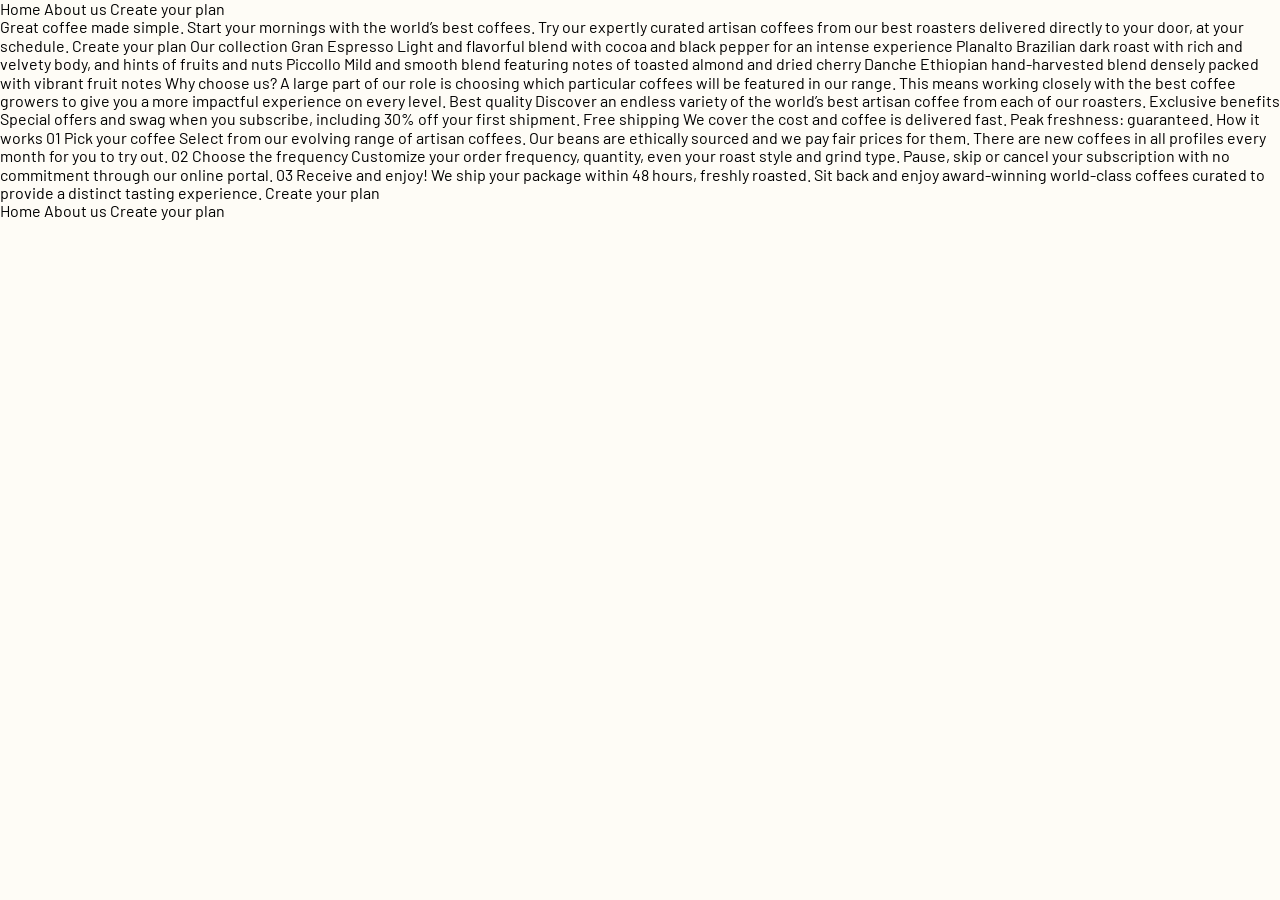
==== index.html @ d0e91743 "Created started files" ====
<!DOCTYPE html>
<html lang="en">
<head>
  <meta charset="UTF-8">
  <meta name="viewport" content="width=device-width, initial-scale=1.0">

  <link rel="icon" type="image/png" sizes="32x32" href="./assets/favicon-32x32.png">
  
  <title>Frontend Mentor | Coffeeroasters subscription site</title>
  <link rel="stylesheet" href="./css/normalize.css">
  <link rel="stylesheet" href="./css/style.css">
</head>
<body>
  <header class="header">
      Home
  About us
  Create your plan
  </header>
  <main class="main">
Great coffee made simple.

  Start your mornings with the world’s best coffees. Try our expertly curated artisan 
  coffees from our best roasters delivered directly to your door, at your schedule.

  Create your plan

  Our collection

  Gran Espresso
  Light and flavorful blend with cocoa and black pepper for an intense experience

  Planalto
  Brazilian dark roast with rich and velvety body, and hints of fruits and nuts

  Piccollo
  Mild and smooth blend featuring notes of toasted almond and dried cherry

  Danche
  Ethiopian hand-harvested blend densely packed with vibrant fruit notes

  Why choose us?

  A large part of our role is choosing which particular coffees will be featured 
  in our range. This means working closely with the best coffee growers to give 
  you a more impactful experience on every level.

  Best quality
  Discover an endless variety of the world’s best artisan coffee from each of our roasters.

  Exclusive benefits
  Special offers and swag when you subscribe, including 30% off your first shipment.

  Free shipping 
  We cover the cost and coffee is delivered fast. Peak freshness: guaranteed.

  How it works

  01
  Pick your coffee
  Select from our evolving range of artisan coffees. Our beans are ethically 
  sourced and we pay fair prices for them. There are new coffees in all profiles 
  every month for you to try out.

  02
  Choose the frequency
  Customize your order frequency, quantity, even your roast style and grind type. 
  Pause, skip or cancel your subscription with no commitment through our online portal.

  03
  Receive and enjoy!
  We ship your package within 48 hours, freshly roasted. Sit back and enjoy award-winning 
  world-class coffees curated to provide a distinct tasting experience.

  Create your plan

  </main>
  <footer class="footer">
  Home
  About us
  Create your plan
  </footer>


  

  <script src="app.js" defer></script>
</body>
</html>
---- css/style.css ----
:root {
  --neutral-900: hsl(215, 19%, 25%);
  --neutral-500: hsl(215, 5%, 54%);
  --neutral-200: hsl(26, 11%, 87%);
  --neutral-100: hsl(40, 29%, 94%);
  --neutral-50: hsl(43, 78%, 98%);
  --neutral-0: hsl(0, 0%, 100%);
  --teal-600: hsl(179, 61%, 29%);
  --teal-300: hsl(178, 55%, 61%);
  --orange-200: hsl(25, 94%, 86%);
}
@font-face {
  font-family: "Barlow";
  src: url("../assets/fonts/Barlow-Bold.woff2") format("woff2");
  font-weight: bold;
  font-style: normal;
  font-display: swap;
}

@font-face {
  font-family: "Barlow";
  src: url("../assets/fonts/Barlow-Regular.woff2") format("woff2");
  font-weight: normal;
  font-style: normal;
  font-display: swap;
}

@font-face {
  font-family: "Fraunces 72pt Soft";
  src: url("../assets/fonts/Fraunces72ptSoft-Black.woff2") format("woff2");
  font-weight: 900;
  font-style: normal;
  font-display: swap;
}
@font-face {
  font-family: "Fraunces";
  src: url("../assets/fonts/Fraunces9-Balck/Fraunces-9ptBlack.woff2") format("woff2");
  font-weight: 900;
  font-style: normal;
  font-display: swap;
}
@font-face {
  font-family: "Fraunces";
  src: url("../assets/fonts/Fraunces9-Italic/Fraunces-9ptBlackItalic.woff2") format("woff2");
  font-weight: 900;
  font-style: italic;
  font-display: swap;
}
html {
  box-sizing: border-box;
}

*,
*::after,
*::before {
  box-sizing: border-box;
}
body {
  max-width: 1440px;
  width: 100%;
  margin: 0;
  padding: 0;
  font-family: "Barlow";
  background-color: var(--neutral-50);
}
img {
  max-width: 100%;
  height: auto;
}

h1,
h2,
h3,
p {
  margin: 0;
}
ul {
  margin: 0;
  padding: 0;
  list-style: none;
}
button {
  border: 0 none transparent;
  background-color: transparent;
  cursor: pointer;
  padding: 0;
}
.container {
  max-width: 1150px;
  margin-inline: auto;
  padding-inline: 10px;
}
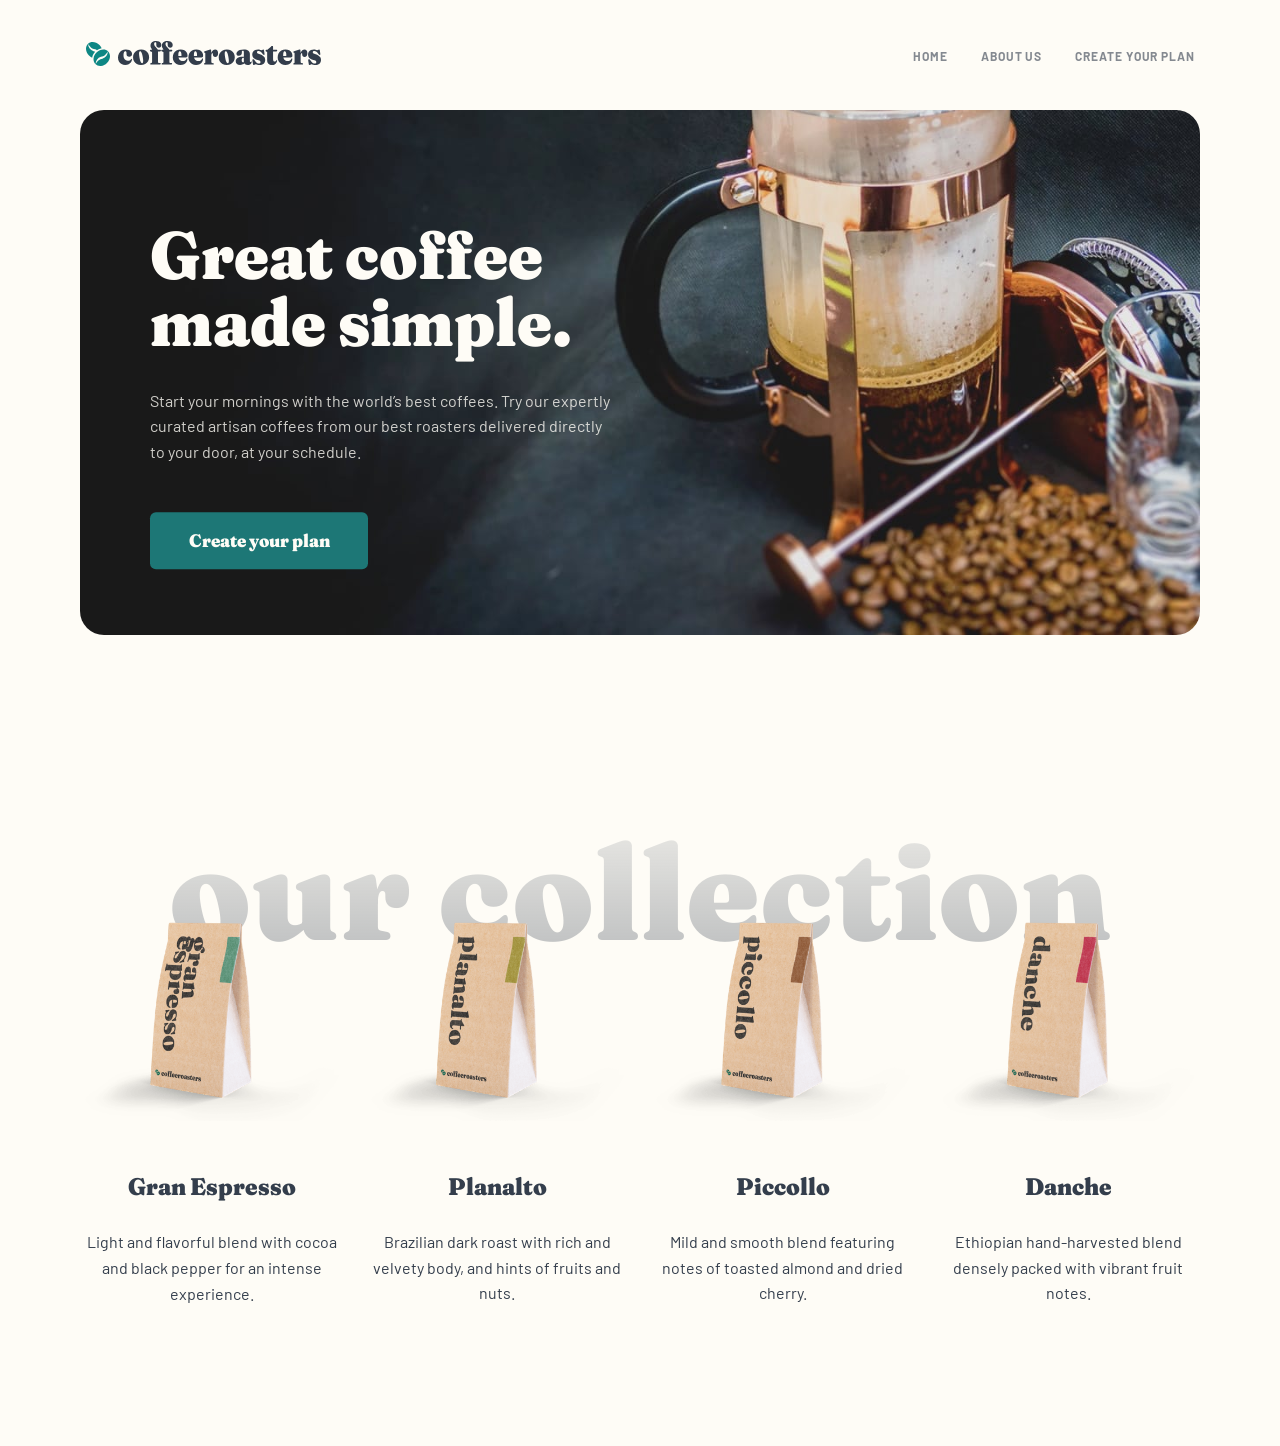
==== commit 33ec2256: "Created 50% home page" ====
--- a/index.html
+++ b/index.html
@@ -1,88 +1,202 @@
-<!DOCTYPE html>
+<!doctype html>
 <html lang="en">
-<head>
-  <meta charset="UTF-8">
-  <meta name="viewport" content="width=device-width, initial-scale=1.0">
-
-  <link rel="icon" type="image/png" sizes="32x32" href="./assets/favicon-32x32.png">
-  
-  <title>Frontend Mentor | Coffeeroasters subscription site</title>
-  <link rel="stylesheet" href="./css/normalize.css">
-  <link rel="stylesheet" href="./css/style.css">
-</head>
-<body>
-  <header class="header">
-      Home
-  About us
-  Create your plan
-  </header>
-  <main class="main">
-Great coffee made simple.
-
-  Start your mornings with the world’s best coffees. Try our expertly curated artisan 
-  coffees from our best roasters delivered directly to your door, at your schedule.
-
-  Create your plan
-
-  Our collection
-
-  Gran Espresso
-  Light and flavorful blend with cocoa and black pepper for an intense experience
-
-  Planalto
-  Brazilian dark roast with rich and velvety body, and hints of fruits and nuts
-
-  Piccollo
-  Mild and smooth blend featuring notes of toasted almond and dried cherry
-
-  Danche
-  Ethiopian hand-harvested blend densely packed with vibrant fruit notes
-
-  Why choose us?
-
-  A large part of our role is choosing which particular coffees will be featured 
-  in our range. This means working closely with the best coffee growers to give 
-  you a more impactful experience on every level.
-
-  Best quality
-  Discover an endless variety of the world’s best artisan coffee from each of our roasters.
-
-  Exclusive benefits
-  Special offers and swag when you subscribe, including 30% off your first shipment.
-
-  Free shipping 
-  We cover the cost and coffee is delivered fast. Peak freshness: guaranteed.
-
-  How it works
-
-  01
-  Pick your coffee
-  Select from our evolving range of artisan coffees. Our beans are ethically 
-  sourced and we pay fair prices for them. There are new coffees in all profiles 
-  every month for you to try out.
-
-  02
-  Choose the frequency
-  Customize your order frequency, quantity, even your roast style and grind type. 
-  Pause, skip or cancel your subscription with no commitment through our online portal.
-
-  03
-  Receive and enjoy!
-  We ship your package within 48 hours, freshly roasted. Sit back and enjoy award-winning 
-  world-class coffees curated to provide a distinct tasting experience.
-
-  Create your plan
-
-  </main>
-  <footer class="footer">
-  Home
-  About us
-  Create your plan
-  </footer>
-
-
-  
-
-  <script src="app.js" defer></script>
-</body>
-</html>+  <head>
+    <meta charset="UTF-8" />
+    <meta name="viewport" content="width=device-width, initial-scale=1.0" />
+
+    <link
+      rel="icon"
+      type="image/png"
+      sizes="32x32"
+      href="./assets/favicon-32x32.png"
+    />
+
+    <title>Frontend Mentor | Coffeeroasters subscription site</title>
+    <link rel="stylesheet" href="./css/normalize.css" />
+    <link rel="stylesheet" href="./css/style.css" />
+  </head>
+  <body>
+    <header class="header">
+      <div class="header__logo">
+        <a href="index.html">
+          <img
+            src="./assets/shared/desktop/logo.svg"
+            alt="logo coffee roasters"
+            class="logo"
+        /></a>
+      </div>
+      <button
+        class="menu__button open__button"
+        aria-label="open Menu"
+        aria-expanded="false"
+        aria-controls="navbar"
+      >
+        <svg
+          aria-hidden="true"
+          width="16"
+          height="15"
+          xmlns="http://www.w3.org/2000/svg"
+        >
+          <path
+            d="M14.5 12a1.5 1.5 0 010 3h-13a1.5 1.5 0 010-3h13zm0-6a1.5 1.5 0 010 3h-13a1.5 1.5 0 010-3h13zm0-6a1.5 1.5 0 010 3h-13a1.5 1.5 0 010-3h13z"
+            fill="#333D4B"
+            fill-rule="evenodd"
+          />
+        </svg>
+      </button>
+      <button class="menu__button close__button" aria-label="close Menu">
+        <svg
+          aria-hidden="true"
+          width="14"
+          height="13"
+          xmlns="http://www.w3.org/2000/svg"
+        >
+          <path
+            d="M12.657.843a1.5 1.5 0 010 2.121L9.12 6.5l3.536 3.536a1.5 1.5 0 11-2.121 2.12L7 8.622l-3.536 3.536a1.5 1.5 0 11-2.12-2.121L4.877 6.5 1.343 2.964A1.5 1.5 0 113.464.844L7 4.377 10.536.843a1.5 1.5 0 012.12 0z"
+            fill="#333D4B"
+            fill-rule="evenodd"
+          />
+        </svg>
+      </button>
+      <nav id="navbar">
+        <ul>
+          <li><a href="#">Home</a></li>
+          <li><a href="about.html">About us</a></li>
+          <li><a href="plan.html">Create your plan</a></li>
+        </ul>
+      </nav>
+    </header>
+    <main class="main home">
+      <section class="home__hero">
+        <!-- Браузер сам выберет и загрузит только 1 изображение из списка -->
+        <picture class="home__picture">
+          <source
+            media="(min-width: 1024px)"
+            srcset="./assets/home/desktop/image-hero-coffeepress.jpg"
+          />
+          <source
+            media="(min-width: 768px)"
+            srcset="./assets/home/tablet/image-hero-coffeepress.jpg"
+          />
+          <!-- Для мобильных (по умолчанию) -->
+          <img
+            src="./assets/home/mobile/image-hero-coffeepress.jpg"
+            alt="image hero coffeepress"
+            class="hero__img"
+          />
+        </picture>
+        <div class="home__hero-content">
+          <h1>Great coffee made simple.</h1>
+          <p>
+            Start your mornings with the world’s best coffees. Try our expertly
+            curated artisan coffees from our best roasters delivered directly to
+            your door, at your schedule.
+          </p>
+          <a href="plan.html" class="plan__link">Create your plan</a>
+        </div>
+      </section>
+      <section class="home__collection container">
+        <h2>Our collection</h2>
+        <ul class="collection__list">
+          <li>
+            <img
+              src="./assets/home/desktop/image-gran-espresso.png"
+              alt="image gran espresso"
+            />
+            <div class="collection__content">
+              <h4>Gran Espresso</h4>
+              <p>
+                Light and flavorful blend with cocoa and black pepper for an
+                intense experience.
+              </p>
+            </div>
+          </li>
+          <li>
+            <img
+              src="./assets/home/desktop/image-planalto.png"
+              alt="image planalto"
+            />
+            <div class="collection__content">
+              <h4>Planalto</h4>
+              <p>
+                Brazilian dark roast with rich and velvety body, and hints of
+                fruits and nuts.
+              </p>
+            </div>
+          </li>
+          <li>
+            <img
+              src="./assets/home/desktop/image-piccollo.png"
+              alt="image piccollo"
+            />
+            <div class="collection__content">
+              <h4>Piccollo</h4>
+              <p>
+                Mild and smooth blend featuring notes of toasted almond and
+                dried cherry.
+              </p>
+            </div>
+          </li>
+          <li>
+            <img
+              src="./assets/home/desktop/image-danche.png"
+              alt="image danche"
+            />
+            <div class="collection__content">
+              <h4>Danche</h4>
+              <p>
+                Ethiopian hand-harvested blend densely packed with vibrant fruit
+                notes.
+              </p>
+            </div>
+          </li>
+        </ul>
+      </section>
+      <!-- <section>
+        Why choose us? A large part of our role is choosing which particular
+        coffees will be featured in our range. This means working closely with
+        the best coffee growers to give you a more impactful experience on every
+        level. Best quality Discover an endless variety of the world’s best
+        artisan coffee from each of our roasters. Exclusive benefits Special
+        offers and swag when you subscribe, including 30% off your first
+        shipment. Free shipping We cover the cost and coffee is delivered fast.
+        Peak freshness: guaranteed. How it works 01 Pick your coffee Select from
+        our evolving range of artisan coffees. Our beans are ethically sourced
+        and we pay fair prices for them. There are new coffees in all profiles
+        every month for you to try out. 02 Choose the frequency Customize your
+        order frequency, quantity, even your roast style and grind type. Pause,
+        skip or cancel your subscription with no commitment through our online
+        portal. 03 Receive and enjoy! We ship your package within 48 hours,
+        freshly roasted. Sit back and enjoy award-winning world-class coffees
+        curated to provide a distinct tasting experience. Create your plan
+      </section> -->
+    </main>
+    <!-- <footer class="footer">Home About us Create your plan</footer> -->
+
+    <script src="app.js" defer></script>
+  </body>
+</html>
+
+<!-- 
+/* gradient overlay */
+
+position: absolute;
+left: 0%;
+right: 0%;
+top: 0%;
+bottom: 62.13%;
+
+background: linear-gradient(180deg, rgba(254, 252, 247, 0.0001) 0%, #FEFCF7 100%);
+
+
+/* gradient overlay */
+
+position: absolute;
+width: 704px;
+height: 101px;
+left: 0px;
+top: 0px;
+
+background: linear-gradient(180deg, rgba(254, 252, 247, 0.0001) 0%, #FEFCF7 100%);
+
+-->
--- a/css/style.css
+++ b/css/style.css
@@ -33,15 +33,17 @@
   font-display: swap;
 }
 @font-face {
-  font-family: "Fraunces";
-  src: url("../assets/fonts/Fraunces9-Balck/Fraunces-9ptBlack.woff2") format("woff2");
+  font-family: "Fraunces 9pt";
+  src: url("../assets/fonts/Fraunces9-Balck/Fraunces-9ptBlack.woff2")
+    format("woff2");
   font-weight: 900;
   font-style: normal;
   font-display: swap;
 }
 @font-face {
   font-family: "Fraunces";
-  src: url("../assets/fonts/Fraunces9-Italic/Fraunces-9ptBlackItalic.woff2") format("woff2");
+  src: url("../assets/fonts/Fraunces9-Italic/Fraunces-9ptBlackItalic.woff2")
+    format("woff2");
   font-weight: 900;
   font-style: italic;
   font-display: swap;
@@ -61,6 +63,7 @@
   margin: 0;
   padding: 0;
   font-family: "Barlow";
+  font-size: 1rem;
   background-color: var(--neutral-50);
 }
 img {
@@ -71,6 +74,7 @@
 h1,
 h2,
 h3,
+h4,
 p {
   margin: 0;
 }
@@ -90,3 +94,341 @@
   margin-inline: auto;
   padding-inline: 10px;
 }
+.plan__link {
+  text-decoration: none;
+  width: 218px;
+  height: 57px;
+  display: flex;
+  flex-direction: row;
+  align-items: center;
+  justify-content: center;
+  background: var(--teal-600);
+  border-radius: 6px;
+  font-family: "Fraunces 72pt Soft";
+  font-weight: 900;
+  font-size: 18px;
+  line-height: 140%;
+  text-align: center;
+  color: var(--neutral-50);
+  cursor: pointer;
+  transition: background 450ms ease-in-out;
+  &:hover {
+    background: var(--teal-300);
+  }
+  &:focus-within {
+    outline-color: var(--teal-300);
+    outline-offset: 4px;
+  }
+}
+.header {
+  display: flex;
+  align-items: center;
+  justify-content: space-between;
+  padding: 40px 85px;
+  .menu__button {
+    display: none;
+    &:hover,
+    &:focus,
+    &:active {
+      outline-color: var(--neutral-50);
+      outline-offset: 6px;
+    }
+  }
+  nav {
+    display: flex;
+    align-items: center;
+    column-gap: 33px;
+    ul {
+      display: flex;
+      align-items: center;
+      column-gap: 33px;
+      li {
+        a {
+          font-weight: 700;
+          font-size: 12px;
+          line-height: 130%;
+          letter-spacing: 0.923077px;
+          text-transform: uppercase;
+          text-decoration: none;
+          color: var(--neutral-500);
+          cursor: pointer;
+          transition: color 450ms ease-in-out;
+          outline: none;
+          &:hover {
+            color: var(--neutral-900);
+          }
+        }
+        &:focus-within {
+          outline-color: var(--neutral-50);
+          outline-offset: 4px;
+          /* background: var(--neutral-50); */
+          box-shadow:
+            0px 0px 0px 3px #fefcf7,
+            0px 0px 0px 5px #0e8784;
+          border-radius: 4px;
+        }
+      }
+    }
+  }
+}
+.main {
+  .home__hero {
+    width: clamp(21.438rem, calc(-4.898rem + 93.636vw), 79.375rem);
+    height: clamp(31.625rem, calc(29.409rem + 7.879vw), 36.5rem);
+    margin: 0 auto;
+    position: relative;
+    /* width: 100%; */
+    overflow: hidden;
+    margin-block-end: 140px;
+    picture {
+      .hero__img {
+        width: 100%;
+        height: auto;
+        display: block;
+        /* Помогает избежать искажения пропорций */
+        object-fit: cover;
+        border-radius: 24px;
+      }
+    }
+    .home__hero-content {
+      position: absolute;
+      top: 50%;
+      left: 6.3%;
+      /* Центрирование по вертикали */
+      transform: translateY(-50%);
+      z-index: 2;
+      /* Белый текст для контраста */
+      color: var(--neutral-50);
+      /* max-width: 493px; */
+      max-width: clamp(18.438rem, calc(12.813rem + 20vw), 30.813rem);
+
+      h1 {
+        font-family: "Fraunces 72pt Soft";
+        font-weight: 900;
+        /* font-size: 72px; */
+        font-size: clamp(2.5rem, calc(1.591rem + 3.232vw), 4.5rem);
+        line-height: 100%;
+        margin-block-end: 32px;
+      }
+      p {
+        font-family: "Barlow";
+        font-weight: 400;
+        line-height: 160%;
+        mix-blend-mode: normal;
+        opacity: 0.8;
+        margin-block-end: 48px;
+      }
+    }
+  }
+  .home__collection {
+    position: relative;
+    max-width: 1110px;
+    /* Отступы сверху и снизу секции */
+    padding: 100px 0;
+    /* Светлый фон всей секции */
+    background-color: var(--neutral-50);
+    overflow: hidden;
+    margin-block-end: 40px;
+    h2 {
+      font-family: "Fraunces 9pt";
+      /* Позиционирование по центру на заднем плане */
+      position: absolute;
+      top: 12%;
+      left: 50%;
+      transform: translate(-50%, -50%);
+      z-index: 1;
+      text-align: center;
+      margin: 0;
+      width: 1110px;
+      /* font-size: 150px; */
+      font-size: clamp(2.5rem, calc(-0.625rem + 11.111vw), 9.375rem);
+      line-height: 115px;
+      color: var(--neutral-500);
+      /* Эффект градиента внутри букв */
+      background: linear-gradient(
+        180deg,
+        rgba(131, 136, 143, 0.4) 0%,
+        #83888f 100%
+      );
+      -webkit-background-clip: text;
+      -webkit-text-fill-color: transparent;
+      text-transform: lowercase;
+      mix-blend-mode: normal;
+      opacity: 0.5;
+    }
+    .collection__list {
+      /* Выстраиваем пачки в ряд поверх текста */
+      position: relative;
+      z-index: 2;
+      display: flex;
+      align-items: center;
+      justify-content: space-between;
+      column-gap: 32px;
+      li {
+        width: 253.5px;
+        img {
+          display: block;
+          margin-block-end: 48px;
+        }
+        .collection__content {
+          h4 {
+            font-family: "Fraunces 72pt Soft";
+            font-style: normal;
+            font-weight: 900;
+            font-size: 24px;
+            line-height: 150%;
+            text-align: center;
+            color: var(--neutral-900);
+            margin-block-end: 24px;
+          }
+          p {
+            font-weight: 400;
+            font-size: 16px;
+            line-height: 160%;
+            text-align: center;
+            color: var(--neutral-900);
+          }
+        }
+      }
+    }
+  }
+}
+
+@media (width <= 768px) {
+  .container {
+    max-width: 724px;
+  }
+  .header {
+    padding-inline: 32px;
+  }
+  .main {
+    .home__hero {
+      margin-block-end: 80px;
+    }
+    .home__collection {
+      max-width: 704px;
+      /* Уменьшаем отступы секции и добавляем боковые поля */
+      padding: 60px 20px;
+      margin-block-end: 20px;
+      h2 {
+        top: 6%;
+      }
+      .collection__list {
+        flex-direction: column;
+        gap: 24px 0;
+        li {
+          width: 704px;
+          display: flex;
+          align-items: center;
+          justify-content: space-around;
+          column-gap: 32px;
+          img {
+            width: 235.5px;
+            margin-block-end: 0;
+          }
+          .collection__content {
+            width: 300px;
+            h4 {
+              text-align: start;
+            }
+            p {
+              text-align: start;
+            }
+          }
+        }
+      }
+    }
+  }
+}
+
+@media (width <= 450px) {
+  .container {
+    max-width: 363px;
+  }
+  .plan__link {
+    margin: 0 auto;
+  }
+  .header {
+    position: relative;
+    padding: 24px 16px 32px;
+    .open__button {
+      display: block;
+    }
+    nav {
+      width: 375px;
+      height: 577px;
+      visibility: hidden;
+      position: absolute;
+      z-index: 5;
+      top: 50px;
+      left: 8%;
+      justify-content: center;
+      align-items: start;
+      background: linear-gradient(
+        360deg,
+        rgba(254, 252, 247, 0.504981) 0%,
+        #fefcf7 55.94%
+      );
+      transform: matrix(1, 0, 0, 1, 0, 0);
+      padding-block-start: 80px;
+      ul {
+        flex-direction: column;
+        gap: 32px 0;
+        li {
+          a {
+            font-family: "Fraunces 9pt";
+            font-weight: 900;
+            font-size: 24px;
+            line-height: 32px;
+            text-align: center;
+            color: var(--neutral-900);
+          }
+        }
+      }
+    }
+  }
+  .menu__active nav {
+    visibility: visible;
+  }
+  .menu__active .open__button {
+    display: none;
+  }
+  .menu__active .close__button {
+    display: block;
+  }
+  .main {
+    .home__hero {
+      margin-block-end: 80.2px;
+      .main__hero-content {
+        h1 {
+          text-align: center;
+        }
+        p {
+          text-align: center;
+        }
+      }
+    }
+    .home__collection {
+      h2 {
+        top: 2%;
+      }
+      .collection__list {
+        row-gap: 32px;
+        li {
+          width: 343px;
+          flex-direction: column;
+          gap: 24px 0;
+          .collection__content {
+            width: 343px;
+            h4 {
+              text-align: center;
+            }
+            p {
+              text-align: center;
+            }
+          }
+        }
+      }
+    }
+  }
+}
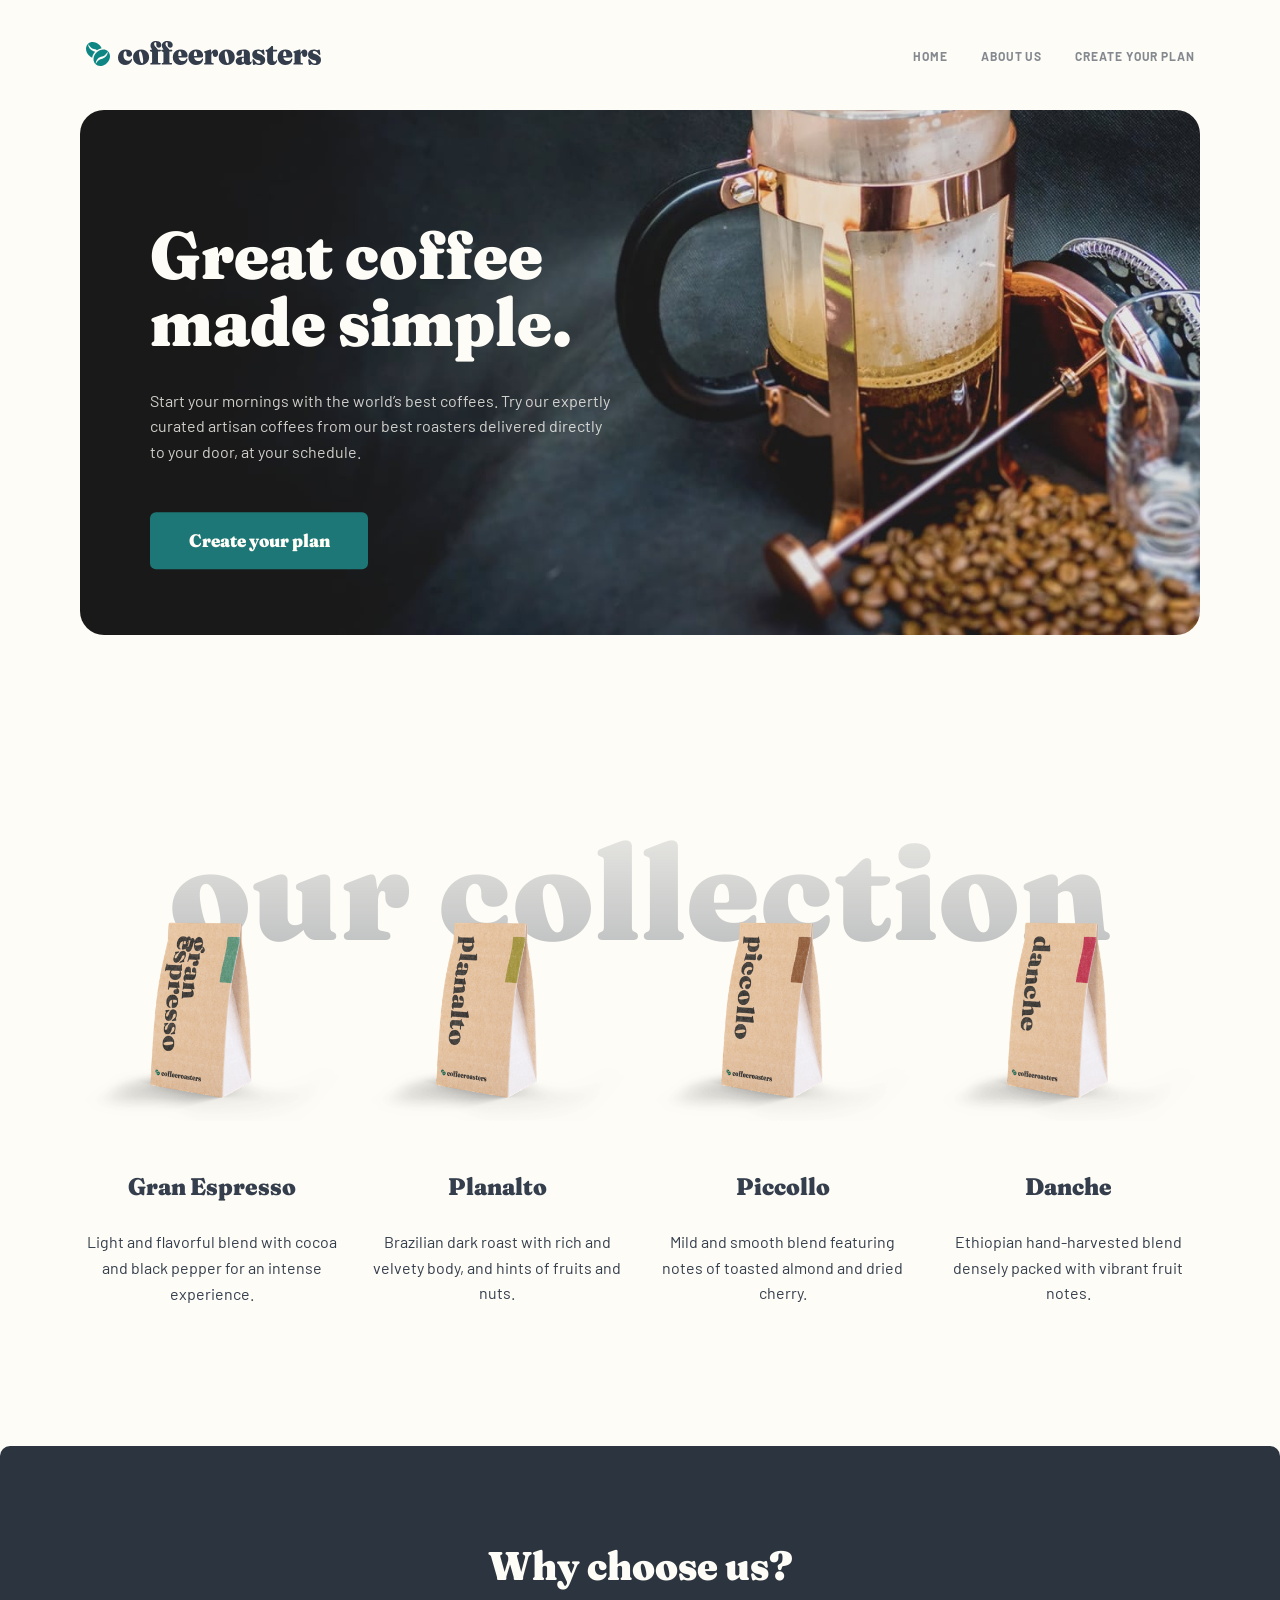
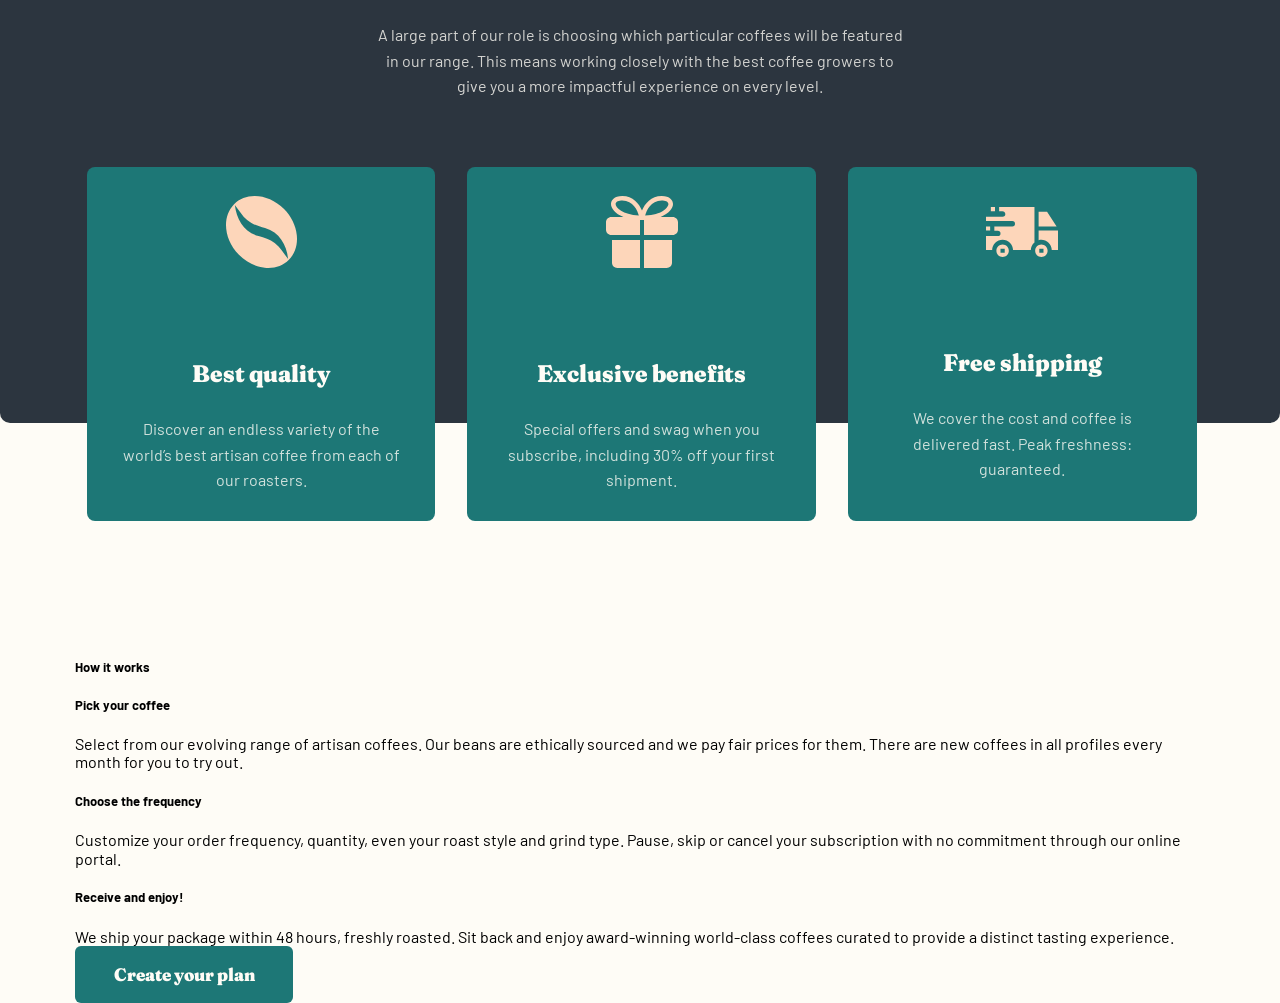
==== commit 0623e923: "Created third section home page" ====
--- a/index.html
+++ b/index.html
@@ -152,51 +152,83 @@
           </li>
         </ul>
       </section>
-      <!-- <section>
-        Why choose us? A large part of our role is choosing which particular
-        coffees will be featured in our range. This means working closely with
-        the best coffee growers to give you a more impactful experience on every
-        level. Best quality Discover an endless variety of the world’s best
-        artisan coffee from each of our roasters. Exclusive benefits Special
-        offers and swag when you subscribe, including 30% off your first
-        shipment. Free shipping We cover the cost and coffee is delivered fast.
-        Peak freshness: guaranteed. How it works 01 Pick your coffee Select from
-        our evolving range of artisan coffees. Our beans are ethically sourced
-        and we pay fair prices for them. There are new coffees in all profiles
-        every month for you to try out. 02 Choose the frequency Customize your
-        order frequency, quantity, even your roast style and grind type. Pause,
-        skip or cancel your subscription with no commitment through our online
-        portal. 03 Receive and enjoy! We ship your package within 48 hours,
-        freshly roasted. Sit back and enjoy award-winning world-class coffees
-        curated to provide a distinct tasting experience. Create your plan
-      </section> -->
+      <section class="home__choose">
+        <h3>Why choose us?</h3>
+        <p>
+          A large part of our role is choosing which particular coffees will be
+          featured in our range. This means working closely with the best coffee
+          growers to give you a more impactful experience on every level.
+        </p>
+        <div class="choose__content container">
+          <div class="choose__content-info">
+            <img
+              src="./assets/home/desktop/icon-coffee-bean.svg"
+              alt="icon coffee bean"
+            />
+            <div class="choose__content-properties">
+              <h5>Best quality</h5>
+              <p>
+                Discover an endless variety of the world’s best artisan coffee
+                from each of our roasters.
+              </p>
+            </div>
+          </div>
+          <div class="choose__content-info">
+            <img src="./assets/home/desktop/icon-gift.svg" alt="icon gift" />
+            <div class="choose__content-properties">
+              <h5>Exclusive benefits</h5>
+              <p>
+                Special offers and swag when you subscribe, including 30% off
+                your first shipment.
+              </p>
+            </div>
+          </div>
+          <div class="choose__content-info">
+            <img src="./assets/home/desktop/icon-truck.svg" alt="icon truck" />
+            <div class="choose__content-properties">
+              <h5>Free shipping</h5>
+              <p>
+                We cover the cost and coffee is delivered fast. Peak freshness:
+                guaranteed.
+              </p>
+            </div>
+          </div>
+        </div>
+      </section>
+      <section class="home__works container">
+        <h5>How it works</h5>
+        <div></div>
+        <ul>
+          <li>
+            <h5>Pick your coffee</h5>
+            <p>
+              Select from our evolving range of artisan coffees. Our beans are
+              ethically sourced and we pay fair prices for them. There are new
+              coffees in all profiles every month for you to try out.
+            </p>
+          </li>
+          <li>
+            <h5>Choose the frequency</h5>
+            <p>
+              Customize your order frequency, quantity, even your roast style
+              and grind type. Pause, skip or cancel your subscription with no
+              commitment through our online portal.
+            </p>
+          </li>
+          <li>
+            <h5>Receive and enjoy!</h5>
+            <p>
+              We ship your package within 48 hours, freshly roasted. Sit back
+              and enjoy award-winning world-class coffees curated to provide a
+              distinct tasting experience.
+            </p>
+          </li>
+        </ul>
+        <a href="plan.html" class="plan__link">Create your plan</a>
+      </section>
     </main>
     <!-- <footer class="footer">Home About us Create your plan</footer> -->
 
     <script src="app.js" defer></script>
   </body>
 </html>
-
-<!-- 
-/* gradient overlay */
-
-position: absolute;
-left: 0%;
-right: 0%;
-top: 0%;
-bottom: 62.13%;
-
-background: linear-gradient(180deg, rgba(254, 252, 247, 0.0001) 0%, #FEFCF7 100%);
-
-
-/* gradient overlay */
-
-position: absolute;
-width: 704px;
-height: 101px;
-left: 0px;
-top: 0px;
-
-background: linear-gradient(180deg, rgba(254, 252, 247, 0.0001) 0%, #FEFCF7 100%);
-
--->
--- a/css/style.css
+++ b/css/style.css
@@ -292,6 +292,77 @@
       }
     }
   }
+  .home__choose {
+    width: 1280px;
+    /* width: clamp(21.438rem, calc(-5.182rem + 94.646vw), 80rem); */
+    height: 577px;
+    background: hsl(213, 17%, 21%);
+    border-radius: 10px;
+    position: relative;
+    padding: 96px 370px 0;
+    margin: 0 auto 237px;
+    h3 {
+      font-family: "Fraunces 72pt Soft";
+      font-weight: 900;
+      font-size: 40px;
+      line-height: 120%;
+      text-align: center;
+      color: var(--neutral-50);
+      margin-block-end: 32px;
+    }
+    p {
+      width: 540px;
+      /* width: clamp(19.438rem, calc(12.932rem + 23.131vw), 33.75rem); */
+      line-height: 160%;
+      text-align: center;
+      color: var(--neutral-50);
+      mix-blend-mode: normal;
+      opacity: 0.8;
+    }
+    .choose__content {
+      display: flex;
+      align-items: center;
+      justify-content: space-between;
+      column-gap: 32px;
+      position: absolute;
+      bottom: -17%;
+      left: 6%;
+      .choose__content-info {
+        display: flex;
+        flex-direction: column;
+        align-items: center;
+        justify-content: center;
+        /* padding: 48px 32px; */
+        width: 348.67px;
+        height: 354px;
+        background: var(--teal-600);
+        border-radius: 8px;
+        img {
+          margin-block-end: 48px;
+        }
+        .choose__content-properties {
+          color: var(--neutral-50);
+          h5 {
+            font-family: "Fraunces 72pt Soft";
+            font-weight: 900;
+            font-size: 24px;
+            line-height: 150%;
+            text-align: center;
+            margin-block-end: 24px;
+          }
+          p {
+            width: 284px;
+            line-height: 160%;
+            text-align: center;
+          }
+        }
+      }
+    }
+  }
+  .home__works {
+}
+.plan__link {
+}
 }
 
 @media (width <= 768px) {
@@ -332,6 +403,39 @@
               text-align: start;
             }
             p {
+              text-align: start;
+            }
+          }
+        }
+      }
+    }
+    .home__choose {
+      /* width: 704px; */
+      width: clamp(21.438rem, calc(-10.491rem + 113.522vw), 44rem);
+      padding: 64px 82px 0;
+      margin-block-end: 403px;
+      .choose__content {
+        bottom: -50%;
+        flex-direction: column;
+        gap: 24px 0;
+        .choose__content-info {
+          /* width: 573px; */
+          width: clamp(17.5rem, calc(-8.414rem + 92.138vw), 35.813rem);
+          height: 188px;
+          flex-direction: row;
+          column-gap: 48px;
+          padding: 40px 48px;
+          img {
+            margin: 0;
+          }
+          .choose__content-properties {
+            h5{
+              text-align: start;
+              margin-block-end: 20px;
+            }
+            p {
+              /* width: 369px; */
+              width: clamp(15rem, calc(3.591rem + 40.566vw), 23.063rem);
               text-align: start;
             }
           }
@@ -430,5 +534,32 @@
         }
       }
     }
-  }
-}
+    .home__choose {
+      /* width: 343px; */
+      padding-inline: 16px;
+      margin-block-end: 752px;
+      p {
+        width: 311px;
+      }
+      .choose__content {
+        bottom: -113%;
+        .choose__content-info {
+          /* width: 280px; */
+          height: 258.85px;
+          flex-direction: column;
+          gap: 24px 0;
+          padding: 24px 20px;
+          .choose__content-properties {
+            h5 {
+              text-align: center;
+            }
+            p {
+              /* width: 240px; */
+              text-align: center;
+            }
+          }
+        }
+      }
+    }
+  }
+}
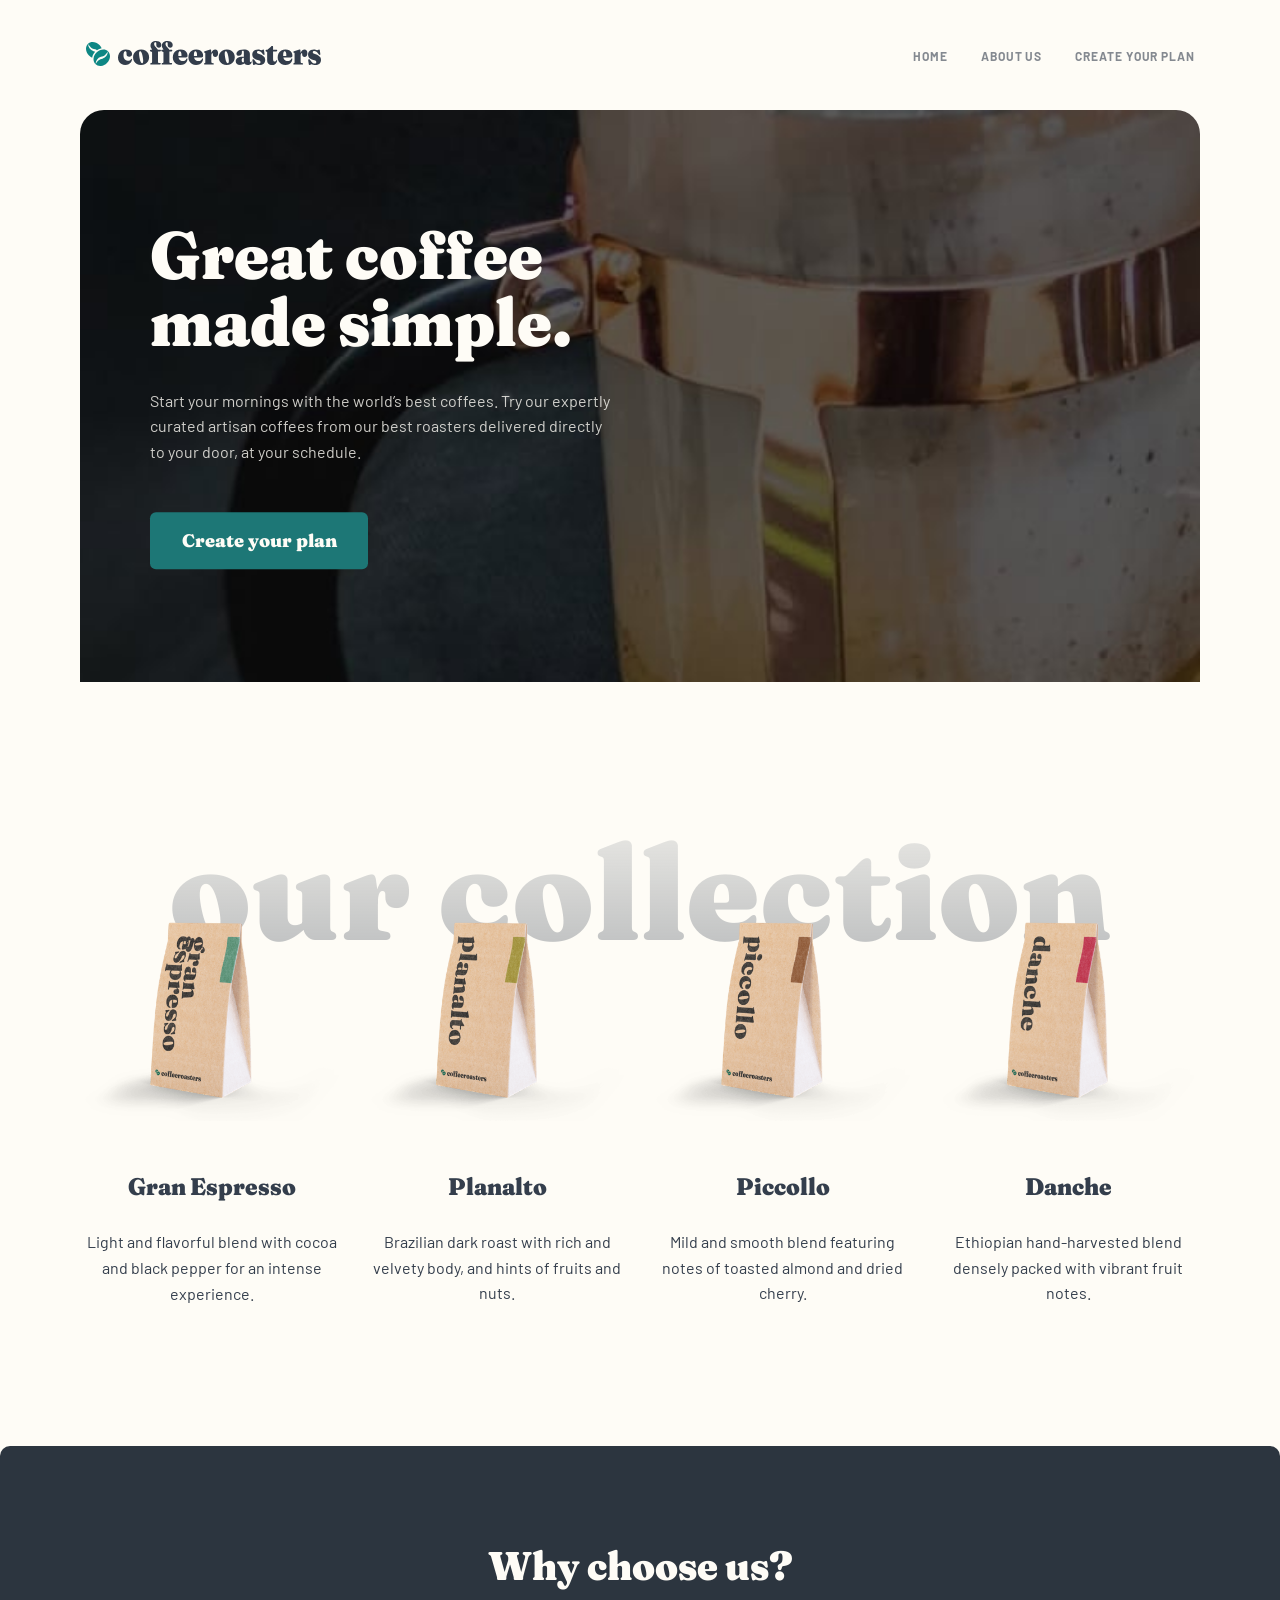
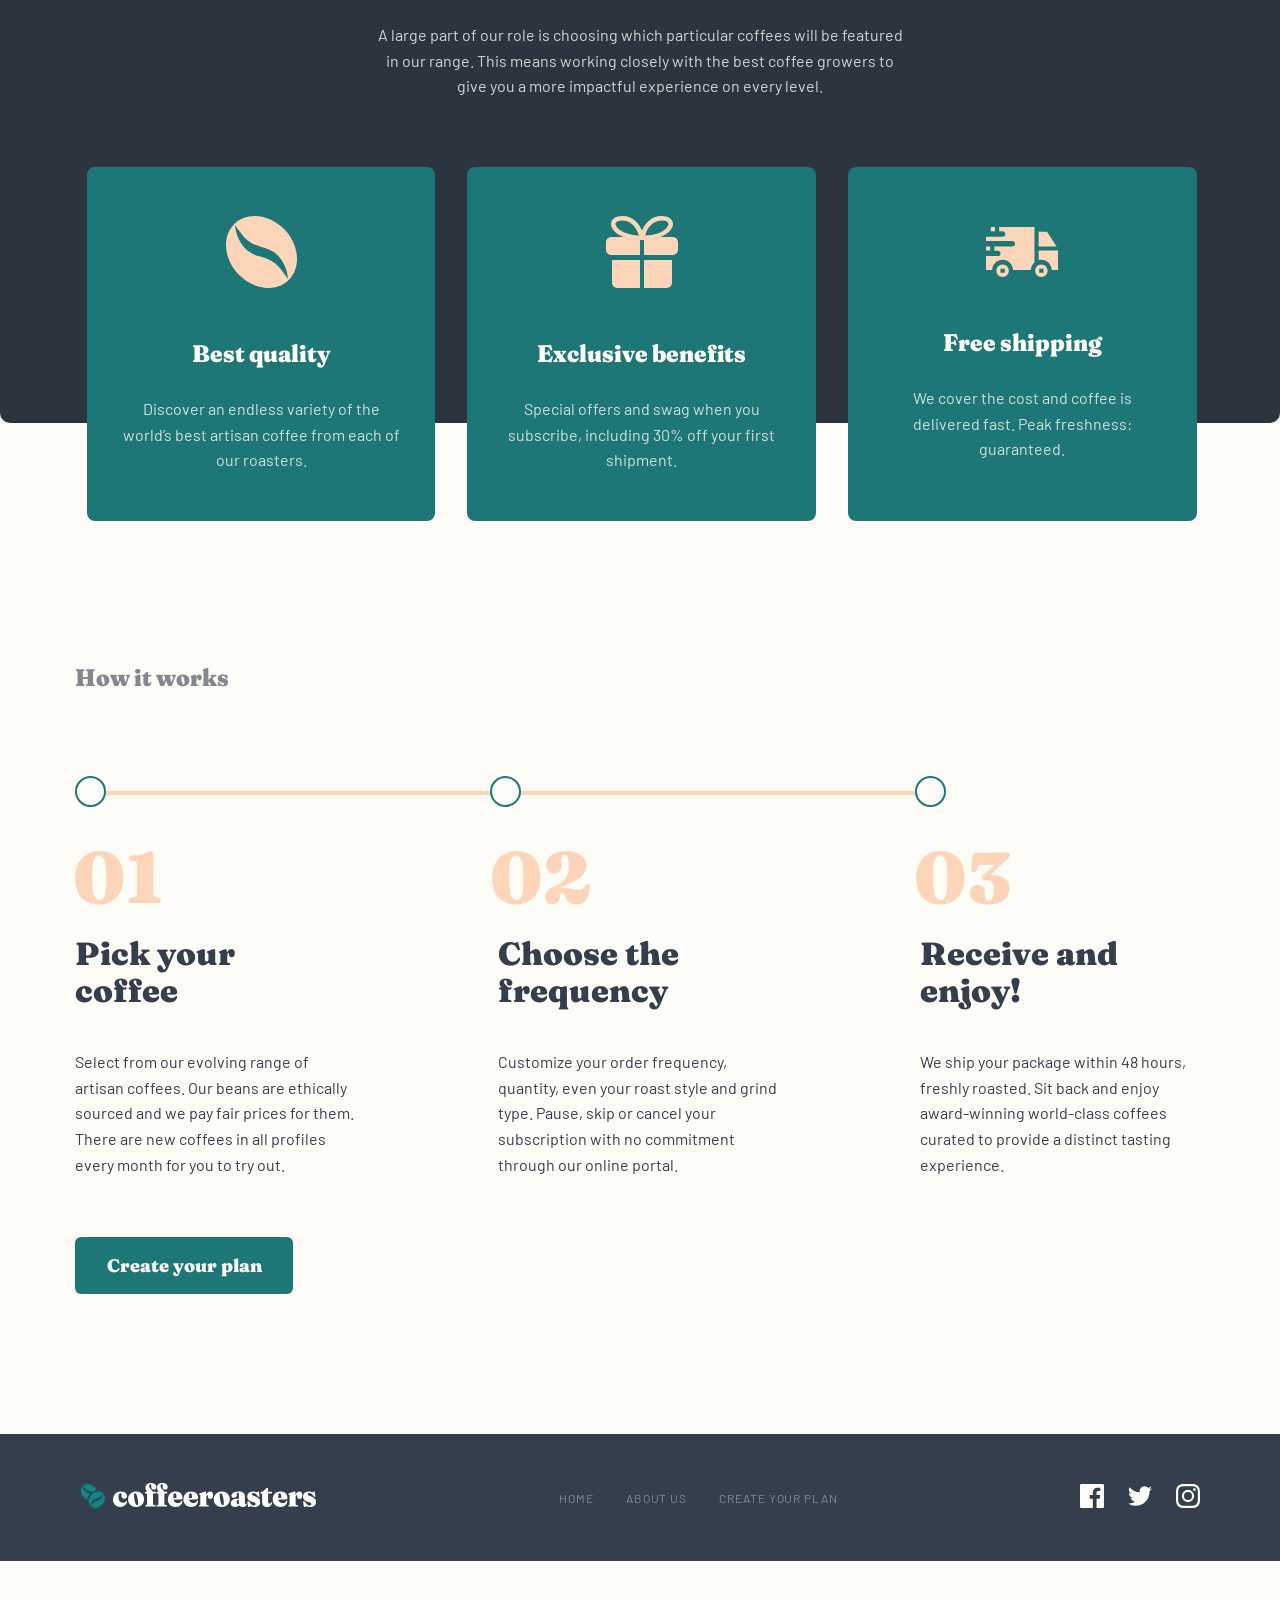
==== commit b9d50f2e: "Finished home page" ====
--- a/index.html
+++ b/index.html
@@ -197,10 +197,10 @@
       </section>
       <section class="home__works container">
         <h5>How it works</h5>
-        <div></div>
+        <div><span></span><span></span><span></span></div>
         <ul>
           <li>
-            <h5>Pick your coffee</h5>
+            <h4>Pick your coffee</h4>
             <p>
               Select from our evolving range of artisan coffees. Our beans are
               ethically sourced and we pay fair prices for them. There are new
@@ -208,7 +208,7 @@
             </p>
           </li>
           <li>
-            <h5>Choose the frequency</h5>
+            <h4>Choose the frequency</h4>
             <p>
               Customize your order frequency, quantity, even your roast style
               and grind type. Pause, skip or cancel your subscription with no
@@ -216,7 +216,7 @@
             </p>
           </li>
           <li>
-            <h5>Receive and enjoy!</h5>
+            <h4>Receive and enjoy!</h4>
             <p>
               We ship your package within 48 hours, freshly roasted. Sit back
               and enjoy award-winning world-class coffees curated to provide a
@@ -227,8 +227,21 @@
         <a href="plan.html" class="plan__link">Create your plan</a>
       </section>
     </main>
-    <!-- <footer class="footer">Home About us Create your plan</footer> -->
-
+    <footer class="footer">
+      <a href="#" class="footer__logo"><svg width="237" height="27" xmlns="http://www.w3.org/2000/svg"><g fill-rule="nonzero" fill="none"><path d="M40.237 24.95c1.304 0 2.444-.237 3.422-.71.978-.474 1.755-1.124 2.331-1.95.576-.827.907-1.78.994-2.86.011-.199-.019-.345-.09-.438a.374.374 0 00-.268-.157.623.623 0 00-.27.066c-.092.044-.22.143-.382.297-.294.562-.712.962-1.255 1.199-.544.237-1.217.355-2.021.355-.804 0-1.521-.21-2.152-.628-.63-.419-1.127-1.047-1.491-1.884-.364-.838-.546-1.874-.546-3.108 0-.86.079-1.581.236-2.165.158-.584.38-1.022.669-1.314.287-.292.61-.438.97-.438.358 0 .635.138.83.413.196.276.294.683.294 1.223v1.058c0 .893.23 1.595.693 2.108.461.512 1.138.768 2.029.768.87 0 1.556-.25 2.062-.752.505-.501.757-1.193.757-2.074 0-.838-.241-1.595-.725-2.273-.483-.678-1.184-1.215-2.102-1.612-.919-.396-2.046-.595-3.382-.595-1.565 0-2.934.35-4.108 1.05a7.38 7.38 0 00-2.746 2.86C33.33 14.594 33 15.963 33 17.495c0 1.587.315 2.934.945 4.041a6.4 6.4 0 002.584 2.537c1.092.584 2.328.876 3.708.876zm15.728-.033c1.619 0 3.04-.336 4.262-1.008 1.222-.672 2.179-1.584 2.869-2.735.69-1.152 1.034-2.455 1.034-3.91 0-1.531-.33-2.881-.994-4.05a7.107 7.107 0 00-2.77-2.743c-1.185-.661-2.57-.992-4.157-.992-1.597 0-3.01.342-4.237 1.025-1.228.683-2.19 1.606-2.885 2.769-.696 1.162-1.043 2.47-1.043 3.925 0 1.521.331 2.86.994 4.017a7.067 7.067 0 002.779 2.719c1.19.656 2.572.983 4.148.983zm1.239-1.719c-.337.066-.666-.082-.987-.446-.32-.364-.624-.975-.912-1.835-.288-.86-.563-1.989-.823-3.388-.25-1.4-.392-2.551-.424-3.455-.033-.903.032-1.586.195-2.05.163-.462.413-.732.75-.81.337-.065.666.084.986.447.32.364.628.975.921 1.835.294.86.57 1.989.831 3.388.261 1.4.405 2.554.432 3.463.027.91-.043 1.595-.212 2.058-.168.463-.42.727-.757.793zm17.781 1.422c.511 0 .766-.254.766-.76 0-.22-.06-.394-.179-.521-.12-.127-.304-.207-.554-.24l-1.402-.215a.589.589 0 01-.448-.297c-.092-.166-.138-.402-.138-.711V11.579h1.157c.608 0 1.054-.105 1.336-.315.283-.209.424-.479.424-.81 0-.22-.068-.382-.204-.487-.136-.105-.328-.157-.578-.157H72.75l-.015-.087a1.998 1.998 0 00-.264-.64l-.07-.108a8.286 8.286 0 00-.905-1.09 36.96 36.96 0 01-1.075-1.158 6.526 6.526 0 01-.905-1.297 3.138 3.138 0 01-.367-1.488c0-.518.104-.914.31-1.19.207-.275.51-.413.913-.413.315 0 .549.09.7.273.153.181.229.465.229.85v1.472c0 .837.239 1.51.717 2.016.478.507 1.108.76 1.89.76.707 0 1.286-.217 1.736-.652.451-.435.677-1.088.677-1.959 0-.738-.19-1.419-.57-2.041-.38-.623-.954-1.121-1.72-1.496S72.302 1 71.139 1c-1.804 0-3.195.433-4.173 1.298-.977.865-1.466 2.019-1.466 3.462 0 .606.081 1.116.244 1.53.163.412.348.768.554 1.065l.554.802c.123.178.199.363.23.556l.01.097h-1.43a.83.83 0 00-.508.145L65.1 10a.637.637 0 00-.203.488c0 .198.054.366.162.504.11.137.288.267.538.388l.946.314c.206.088.347.185.423.29a.643.643 0 01.115.388v9.554c0 .286-.05.507-.147.66a.73.73 0 01-.408.315l-.7.215a.978.978 0 00-.432.297.77.77 0 00-.139.48c0 .231.068.41.204.537.136.126.312.19.53.19h8.996zm11.377 0c.51 0 .766-.254.766-.76 0-.22-.06-.394-.18-.521-.119-.127-.304-.207-.554-.24l-1.401-.215a.589.589 0 01-.448-.297c-.093-.166-.139-.402-.139-.711V11.579h1.157c.609 0 1.054-.105 1.337-.315.282-.209.423-.479.423-.81 0-.22-.067-.382-.203-.487-.136-.105-.329-.157-.579-.157h-2.414l-.015-.087a1.998 1.998 0 00-.264-.64l-.07-.108a8.286 8.286 0 00-.904-1.09 36.96 36.96 0 01-1.076-1.158 6.526 6.526 0 01-.904-1.297 3.138 3.138 0 01-.367-1.488c0-.518.103-.914.31-1.19.206-.275.51-.413.912-.413.315 0 .55.09.701.273.152.181.228.465.228.85v1.472c0 .837.24 1.51.718 2.016.478.507 1.108.76 1.89.76.706 0 1.285-.217 1.736-.652.45-.435.676-1.088.676-1.959 0-.738-.19-1.419-.57-2.041-.38-.623-.954-1.121-1.72-1.496S83.678 1 82.515 1c-1.803 0-3.194.433-4.172 1.298-.978.865-1.467 2.019-1.467 3.462 0 .606.082 1.116.245 1.53.163.412.347.768.554 1.065l.554.802c.122.178.198.363.229.556l.011.097h-1.43a.83.83 0 00-.509.145l-.053.045a.637.637 0 00-.204.488c0 .198.054.366.163.504.109.137.288.267.538.388l.945.314c.207.088.348.185.424.29a.643.643 0 01.114.388v9.554c0 .286-.049.507-.147.66a.73.73 0 01-.407.315l-.701.215a.978.978 0 00-.432.297.77.77 0 00-.138.48c0 .231.067.41.203.537.136.126.313.19.53.19h8.997zm9.11.33c1.38 0 2.598-.27 3.652-.81 1.054-.54 1.874-1.258 2.46-2.157.588-.898.881-1.887.881-2.966 0-.21-.038-.359-.114-.447a.353.353 0 00-.277-.132.64.64 0 00-.27.074c-.102.05-.22.146-.35.29-.228.705-.676 1.256-1.344 1.653-.668.396-1.437.595-2.306.595-1.359 0-2.445-.466-3.26-1.397-.478-.546-.816-1.273-1.013-2.18l-.016-.076h7.45c.472 0 .841-.125 1.11-.374l.064-.064c.272-.292.407-.692.407-1.199 0-1.168-.274-2.228-.823-3.181-.548-.954-1.333-1.708-2.355-2.265-1.021-.556-2.238-.835-3.65-.835-1.663 0-3.087.33-4.271.992a6.684 6.684 0 00-2.714 2.769c-.624 1.184-.937 2.564-.937 4.14 0 1.499.323 2.818.97 3.959A6.821 6.821 0 0091.463 24c1.152.634 2.489.95 4.01.95zm-2.127-8.878a12.966 12.966 0 01-.024-.791c0-1.036.076-1.851.229-2.446.152-.595.347-1.017.586-1.265.24-.248.506-.372.799-.372.38 0 .736.325 1.068.976.33.65.497 1.73.497 3.24 0 .462-.207.693-.62.693h-2.533l-.002-.035zm17.71 8.878c1.38 0 2.596-.27 3.65-.81 1.054-.54 1.875-1.258 2.461-2.157.587-.898.88-1.887.88-2.966 0-.21-.038-.359-.114-.447a.353.353 0 00-.277-.132.64.64 0 00-.269.074c-.103.05-.22.146-.35.29-.228.705-.676 1.256-1.345 1.653-.668.396-1.437.595-2.306.595-1.358 0-2.445-.466-3.26-1.397-.477-.546-.815-1.273-1.013-2.18l-.016-.076h7.451c.471 0 .841-.125 1.109-.374l.065-.064c.271-.292.407-.692.407-1.199 0-1.168-.274-2.228-.823-3.181-.549-.954-1.334-1.708-2.355-2.265-1.022-.556-2.239-.835-3.651-.835-1.663 0-3.086.33-4.27.992a6.684 6.684 0 00-2.714 2.769c-.625 1.184-.937 2.564-.937 4.14 0 1.499.323 2.818.97 3.959A6.821 6.821 0 00107.044 24c1.152.634 2.488.95 4.01.95zm-2.129-8.878a12.966 12.966 0 01-.023-.791c0-1.036.076-1.851.228-2.446.152-.595.348-1.017.587-1.265s.505-.372.798-.372c.38 0 .737.325 1.068.976.331.65.497 1.73.497 3.24 0 .462-.206.693-.62.693h-2.533l-.002-.035zm19.079 8.548c.26 0 .46-.069.595-.207a.732.732 0 00.204-.537.82.82 0 00-.147-.488c-.098-.137-.26-.223-.489-.256l-1.222-.248a.647.647 0 01-.457-.339c-.098-.181-.146-.427-.146-.735v-5.818c0-.65.038-1.185.114-1.604.076-.418.187-.73.334-.933.146-.204.318-.306.513-.306.196 0 .337.071.424.215.087.143.136.341.147.595l.016.66c.022.75.225 1.329.611 1.736.386.408.98.612 1.785.612.826 0 1.5-.298 2.02-.893.522-.595.783-1.526.783-2.793 0-1.278-.25-2.231-.75-2.86-.5-.628-1.217-.942-2.151-.942-.771 0-1.483.24-2.135.72-.652.479-1.176 1.211-1.573 2.198a6.529 6.529 0 00-.182.515l-.028.094-.124-2.568c-.029-.304-.082-.525-.158-.663l-.03-.048c-.092-.132-.23-.198-.415-.198-.13 0-.288.022-.473.066a4.95 4.95 0 00-.684.231l-4.63 1.34c-.26.098-.445.217-.553.355a.74.74 0 00-.163.47.64.64 0 00.106.38c.07.1.182.194.334.282l.424.05a.618.618 0 01.301.272c.06.116.09.306.09.57v8.397c0 .33-.027.568-.082.71a.552.552 0 01-.293.315l-.375.149c-.141.099-.253.206-.334.322a.743.743 0 00-.122.438c0 .231.068.413.203.545.136.133.324.199.563.199h8.149zm13.626.297c1.619 0 3.04-.336 4.262-1.008 1.222-.672 2.178-1.584 2.868-2.735.69-1.152 1.035-2.455 1.035-3.91 0-1.531-.331-2.881-.994-4.05a7.107 7.107 0 00-2.77-2.743c-1.185-.661-2.57-.992-4.157-.992-1.597 0-3.01.342-4.238 1.025-1.227.683-2.189 1.606-2.884 2.769-.696 1.162-1.043 2.47-1.043 3.925 0 1.521.33 2.86.994 4.017a7.067 7.067 0 002.779 2.719c1.19.656 2.572.983 4.148.983zm1.238-1.719c-.336.066-.665-.082-.986-.446-.32-.364-.624-.975-.912-1.835-.288-.86-.563-1.989-.824-3.388-.25-1.4-.39-2.551-.423-3.455-.033-.903.032-1.586.195-2.05.163-.462.413-.732.75-.81.337-.065.666.084.986.447.32.364.628.975.921 1.835.293.86.57 1.989.831 3.388.261 1.4.405 2.554.432 3.463.027.91-.043 1.595-.212 2.058-.168.463-.42.727-.758.793zm19.852 1.752c.913 0 1.663-.168 2.25-.504.586-.336 1.023-.735 1.311-1.198.288-.463.432-.887.432-1.273a.751.751 0 00-.106-.413.324.324 0 00-.285-.165.32.32 0 00-.147.033.325.325 0 00-.114.099c-.054.198-.138.336-.252.413a.643.643 0 01-.367.116c-.185 0-.323-.064-.416-.19-.092-.127-.138-.295-.138-.504v-7.306c0-1.455-.492-2.581-1.475-3.38-.984-.8-2.524-1.199-4.62-1.199-1.63 0-2.992.204-4.084.612-1.092.408-1.912.928-2.46 1.562-.55.634-.824 1.28-.824 1.942 0 .705.204 1.242.611 1.612.408.369.997.553 1.769.553.945 0 1.69-.256 2.233-.768.543-.513.815-1.177.815-1.992v-1.256c0-.309.095-.548.285-.72.19-.17.426-.255.709-.255.304 0 .546.113.725.338.18.226.27.532.27.918l-.001 4.818-.087-.019a5.455 5.455 0 00-.91-.087l-.176-.001c-2.337 0-4.078.396-5.224 1.19-1.146.793-1.72 1.9-1.72 3.322 0 1.08.394 1.967 1.182 2.661.788.694 1.834 1.041 3.137 1.041.978 0 1.891-.2 2.739-.603.635-.302 1.152-.698 1.55-1.188l.022-.03.024.075c.125.357.354.677.688.96l.103.084c.603.468 1.454.702 2.551.702zm-4.563-2.578c-.435 0-.786-.18-1.052-.537-.266-.358-.4-.907-.4-1.645 0-.771.129-1.355.384-1.752s.595-.595 1.019-.595c.25 0 .467.025.652.074l.08.025v4.242l-.052.03c-.174.09-.353.142-.538.155l-.093.003zM174.212 25c1.934 0 3.417-.446 4.45-1.339 1.032-.892 1.548-2.11 1.548-3.653 0-.936-.174-1.757-.522-2.463-.348-.705-.956-1.33-1.825-1.876-.87-.545-2.092-1.06-3.668-1.545-.586-.187-1.04-.377-1.36-.57-.321-.193-.541-.4-.66-.62-.12-.22-.18-.457-.18-.71 0-.376.136-.679.408-.91.271-.231.673-.347 1.206-.347.739 0 1.437.248 2.094.744.657.496 1.383 1.344 2.176 2.545.206.254.413.438.62.554.206.116.401.151.586.107a.574.574 0 00.424-.454c.054-.237.043-.576-.033-1.017l-.424-3.041c-.043-.32-.125-.545-.244-.678a.607.607 0 00-.473-.198c-.174 0-.39.06-.652.182-.26.121-.519.245-.774.372-.255.126-.448.19-.578.19-.12 0-.297-.066-.53-.199-.234-.132-.562-.264-.986-.396-.424-.133-.973-.199-1.646-.199-1.12 0-2.127.204-3.024.612-.896.408-1.603.989-2.119 1.744-.516.755-.774 1.655-.774 2.702 0 .926.193 1.736.579 2.43.386.694.975 1.29 1.768 1.785.793.496 1.793.898 3 1.207.781.209 1.382.421 1.8.636.418.215.706.45.864.703.158.253.236.534.236.842 0 .408-.136.744-.407 1.009-.272.264-.685.396-1.239.396a3.417 3.417 0 01-1.491-.338c-.473-.226-.96-.615-1.459-1.166-.5-.55-1.06-1.305-1.679-2.264-.184-.254-.394-.43-.627-.53a.84.84 0 00-.71.017c-.227.089-.374.276-.44.562-.064.287-.048.64.05 1.058l.505 3.29c.076.33.185.55.326.66.141.11.293.166.456.166.185 0 .41-.06.677-.182l.798-.363c.267-.122.481-.182.644-.182.163 0 .378.06.644.182a7.51 7.51 0 001.043.363c.43.121.97.182 1.622.182zm12.908-.05c.978 0 1.826-.19 2.543-.57a4.366 4.366 0 001.703-1.587c.418-.677.666-1.462.742-2.355.01-.253-.025-.421-.106-.504a.242.242 0 00-.286-.058c-.13.198-.266.397-.407.595-.141.198-.29.377-.448.537-.158.16-.334.29-.53.389-.195.099-.407.148-.636.148-.532 0-.937-.198-1.214-.595-.277-.396-.415-1.008-.415-1.834v-7.537h2.444c.555 0 .97-.096 1.244-.286l.06-.045c.272-.22.408-.485.408-.793 0-.22-.065-.383-.196-.488-.13-.105-.315-.157-.554-.157h-3.407V6.85c0-.294-.055-.518-.167-.672l-.044-.055c-.142-.154-.337-.231-.587-.231a1.21 1.21 0 00-.652.206 2.83 2.83 0 00-.652.603l-3.015 2.53c-.185.23-.332.385-.44.462a.541.541 0 01-.31.116h-.799a.861.861 0 00-.603.223.738.738 0 00-.244.57c0 .188.027.345.081.471.055.127.174.235.359.323l.766.248c.174.077.283.176.326.297.043.121.065.298.065.53v7.47c0 1.73.416 2.997 1.247 3.802.831.804 2.073 1.206 3.724 1.206zm13.218 0c1.38 0 2.597-.27 3.651-.81 1.054-.54 1.875-1.258 2.462-2.157.586-.898.88-1.887.88-2.966 0-.21-.038-.359-.114-.447a.353.353 0 00-.278-.132.64.64 0 00-.268.074c-.104.05-.22.146-.35.29-.23.705-.677 1.256-1.346 1.653-.668.396-1.437.595-2.306.595-1.358 0-2.445-.466-3.26-1.397-.477-.546-.815-1.273-1.013-2.18l-.016-.076h7.451c.472 0 .841-.125 1.109-.374l.065-.064c.271-.292.407-.692.407-1.199 0-1.168-.274-2.228-.823-3.181-.549-.954-1.334-1.708-2.355-2.265-1.022-.556-2.238-.835-3.651-.835-1.662 0-3.086.33-4.27.992a6.684 6.684 0 00-2.714 2.769c-.625 1.184-.937 2.564-.937 4.14 0 1.499.323 2.818.97 3.959A6.821 6.821 0 00196.329 24c1.152.634 2.488.95 4.01.95zm-2.128-8.878a12.966 12.966 0 01-.023-.791c0-1.036.076-1.851.228-2.446.152-.595.348-1.017.587-1.265.24-.248.505-.372.799-.372.38 0 .736.325 1.067.976.332.65.497 1.73.497 3.24 0 .462-.206.693-.619.693h-2.534l-.002-.035zm19.08 8.548c.26 0 .458-.069.594-.207a.732.732 0 00.204-.537.82.82 0 00-.147-.488c-.098-.137-.26-.223-.489-.256l-1.222-.248a.647.647 0 01-.457-.339c-.097-.181-.146-.427-.146-.735v-5.818c0-.65.038-1.185.114-1.604.076-.418.187-.73.334-.933.147-.204.318-.306.513-.306.196 0 .337.071.424.215.087.143.136.341.147.595l.016.66c.022.75.225 1.329.611 1.736.386.408.98.612 1.785.612.826 0 1.5-.298 2.021-.893.522-.595.782-1.526.782-2.793 0-1.278-.25-2.231-.75-2.86-.5-.628-1.216-.942-2.15-.942-.772 0-1.484.24-2.136.72-.652.479-1.176 1.211-1.573 2.198a6.529 6.529 0 00-.182.515l-.028.095-.124-2.569c-.029-.304-.081-.525-.158-.663l-.03-.048c-.092-.132-.23-.198-.415-.198-.13 0-.288.022-.473.066a4.95 4.95 0 00-.684.231l-4.629 1.34c-.26.098-.446.217-.554.355a.74.74 0 00-.163.47.64.64 0 00.106.38c.07.1.182.194.334.282l.424.05a.618.618 0 01.301.272c.06.116.09.306.09.57v8.397c0 .33-.027.568-.082.71a.552.552 0 01-.293.315l-.375.149c-.141.099-.253.206-.334.322a.743.743 0 00-.122.438c0 .231.068.413.203.545.136.133.324.199.563.199h8.15zm12.712.38c1.934 0 3.417-.446 4.45-1.339 1.032-.892 1.548-2.11 1.548-3.653 0-.936-.174-1.757-.522-2.463-.347-.705-.956-1.33-1.825-1.876-.87-.545-2.092-1.06-3.667-1.545-.587-.187-1.04-.377-1.361-.57-.32-.193-.54-.4-.66-.62-.12-.22-.18-.457-.18-.71 0-.376.136-.679.408-.91.272-.231.674-.347 1.206-.347.739 0 1.437.248 2.094.744.658.496 1.383 1.344 2.176 2.545.207.254.413.438.62.554.206.116.402.151.586.107a.574.574 0 00.424-.454c.054-.237.044-.576-.032-1.017l-.424-3.041c-.044-.32-.125-.545-.245-.678a.607.607 0 00-.472-.198c-.174 0-.392.06-.652.182-.261.121-.52.245-.774.372-.256.126-.449.19-.58.19-.119 0-.295-.066-.529-.199-.233-.132-.562-.264-.986-.396-.424-.133-.972-.199-1.646-.199-1.12 0-2.127.204-3.023.612-.897.408-1.603.989-2.12 1.744-.515.755-.773 1.655-.773 2.702 0 .926.192 1.736.578 2.43.386.694.975 1.29 1.769 1.785.793.496 1.792.898 2.999 1.207.782.209 1.382.421 1.8.636.419.215.707.45.864.703.158.253.237.534.237.842 0 .408-.136.744-.408 1.009-.271.264-.684.396-1.238.396a3.417 3.417 0 01-1.492-.338c-.472-.226-.959-.615-1.459-1.166-.5-.55-1.059-1.305-1.678-2.264-.185-.254-.394-.43-.628-.53a.84.84 0 00-.709.017c-.228.089-.375.276-.44.562-.065.287-.049.64.049 1.058l.505 3.29c.076.33.185.55.326.66.142.11.294.166.457.166.184 0 .41-.06.676-.182l.799-.363c.266-.122.48-.182.643-.182.163 0 .378.06.644.182a7.51 7.51 0 001.043.363c.43.121.97.182 1.622.182z" fill="#333D4B"/><path d="M23.123 11.378c2.89 2.89 2.387 8.1-1.126 11.613-1.688 1.687-3.813 2.74-5.987 2.965-.29.029-.576.044-.856.044-1.87 0-3.539-.656-4.769-1.886-1.416-1.414-2.07-3.412-1.839-5.625.224-2.173 1.277-4.299 2.964-5.986 3.515-3.512 8.724-4.019 11.613-1.125zm-.18.18c-.961 1.16-1.67 2.482-2.851 3.453-1.257 1.033-2.64 1.41-4.161 1.85-3.338.97-4.988 3.791-5.369 7.075 1.043-1.253 1.808-2.657 3.125-3.663 1.152-.88 2.398-1.227 3.754-1.598 3.411-.936 5.105-3.781 5.502-7.117zM14.49 5.003a10.573 10.573 0 012.165 3.151c-1.68.29-3.308.992-4.75 2.046a7.17 7.17 0 00-1.837-.84c-1.519-.44-2.903-.816-4.16-1.85-1.18-.971-1.889-2.296-2.852-3.454.396 3.336 2.091 6.182 5.502 7.118.576.157 1.128.32 1.666.511-1.626 1.713-2.696 3.8-3.07 5.97A10.607 10.607 0 014 15.491C.492 11.978-.014 6.768 2.877 3.878 5.766.986 10.975 1.49 14.489 5.003z" fill="#0E8784"/></g></svg></a>
+      <nav>
+        <ul>
+          <li><a href="#">Home</a></li>
+          <li><a href="about.html">About us</a></li>
+          <li><a href="plan.html">Create your plan</a></li>
+        </ul>
+      </nav>
+      <div class="footer__social">
+        <button><svg xmlns="http://www.w3.org/2000/svg" width="24" height="24"><path fill="#FEFCF7" d="M22.675 0H1.325C.593 0 0 .593 0 1.325v21.351C0 23.407.593 24 1.325 24H12.82v-9.294H9.692v-3.622h3.128V8.413c0-3.1 1.893-4.788 4.659-4.788 1.325 0 2.463.099 2.795.143v3.24l-1.918.001c-1.504 0-1.795.715-1.795 1.763v2.313h3.587l-.467 3.622h-3.12V24h6.116c.73 0 1.323-.593 1.323-1.325V1.325C24 .593 23.407 0 22.675 0z"/></svg></button>
+        <button><svg xmlns="http://www.w3.org/2000/svg" width="24" height="20"><path fill="#FEFCF7" d="M24 2.557a9.83 9.83 0 01-2.828.775A4.932 4.932 0 0023.337.608a9.864 9.864 0 01-3.127 1.195A4.916 4.916 0 0016.616.248c-3.179 0-5.515 2.966-4.797 6.045A13.978 13.978 0 011.671 1.149a4.93 4.93 0 001.523 6.574 4.903 4.903 0 01-2.229-.616c-.054 2.281 1.581 4.415 3.949 4.89a4.935 4.935 0 01-2.224.084 4.928 4.928 0 004.6 3.419A9.9 9.9 0 010 17.54a13.94 13.94 0 007.548 2.212c9.142 0 14.307-7.721 13.995-14.646A10.025 10.025 0 0024 2.557z"/></svg></button>
+        <button><svg xmlns="http://www.w3.org/2000/svg" width="24" height="24"><path fill="#FEFCF7" d="M12 2.163c3.204 0 3.584.012 4.85.07 3.252.148 4.771 1.691 4.919 4.919.058 1.265.069 1.645.069 4.849 0 3.205-.012 3.584-.069 4.849-.149 3.225-1.664 4.771-4.919 4.919-1.266.058-1.644.07-4.85.07-3.204 0-3.584-.012-4.849-.07-3.26-.149-4.771-1.699-4.919-4.92-.058-1.265-.07-1.644-.07-4.849 0-3.204.013-3.583.07-4.849.149-3.227 1.664-4.771 4.919-4.919 1.266-.057 1.645-.069 4.849-.069zM12 0C8.741 0 8.333.014 7.053.072 2.695.272.273 2.69.073 7.052.014 8.333 0 8.741 0 12c0 3.259.014 3.668.072 4.948.2 4.358 2.618 6.78 6.98 6.98C8.333 23.986 8.741 24 12 24c3.259 0 3.668-.014 4.948-.072 4.354-.2 6.782-2.618 6.979-6.98.059-1.28.073-1.689.073-4.948 0-3.259-.014-3.667-.072-4.947-.196-4.354-2.617-6.78-6.979-6.98C15.668.014 15.259 0 12 0zm0 5.838a6.162 6.162 0 100 12.324 6.162 6.162 0 000-12.324zM12 16a4 4 0 110-8 4 4 0 010 8zm6.406-11.845a1.44 1.44 0 100 2.881 1.44 1.44 0 000-2.881z"/></svg></button>
+      </div>
+    </footer>
     <script src="app.js" defer></script>
   </body>
 </html>
--- a/css/style.css
+++ b/css/style.css
@@ -75,6 +75,7 @@
 h2,
 h3,
 h4,
+h5,
 p {
   margin: 0;
 }
@@ -104,7 +105,7 @@
   justify-content: center;
   background: var(--teal-600);
   border-radius: 6px;
-  font-family: "Fraunces 72pt Soft";
+  font-family: "Fraunces 9pt";
   font-weight: 900;
   font-size: 18px;
   line-height: 140%;
@@ -360,9 +361,141 @@
     }
   }
   .home__works {
-}
-.plan__link {
-}
+    margin-block-end: 140px;
+    h5 {
+      font-family: "Fraunces 72pt Soft";
+      font-size: 24px;
+      line-height: 150%;
+      color: var(--neutral-500);
+      margin-block-end: 80px;
+    }
+    div {
+      position: relative;
+      padding-block-end: 80px;
+      &::before {
+        position: absolute;
+        content: "";
+        width: 810px;
+        height: 1px;
+        left: 30px;
+        top: 15px;
+        border: 2px solid var(--orange-200);
+      }
+      span {
+        position: absolute;
+        width: 31px;
+        height: 31px;
+        background: #fefcf7;
+        border: 2px solid var(--teal-600);
+        border-radius: 50%;
+        &:nth-child(1) {
+          top: 0;
+          left: 0;
+        }
+        &:nth-child(2) {
+          top: 0px;
+          left: 415px;
+        }
+        &:nth-child(3) {
+          top: 0px;
+          left: 840px;
+        }
+      }
+    }
+    ul {
+      padding-inline: 0;
+      display: flex;
+      align-items: center;
+      justify-content: space-between;
+      column-gap: 96px;
+      margin-block: 0 140px;
+      li {
+        width: 285px;
+        position: relative;
+        top: 80px;
+        counter-increment: numbers;
+        &::before {
+          position: absolute;
+          content: counter(numbers, decimal-leading-zero);
+          font-family: "Fraunces 9pt";
+          font-size: 72px;
+          line-height: 100%;
+          color: var(--orange-200);
+          transform: translateX(-50%);
+          left: 15%;
+          top: -95px;
+        }
+        h4 {
+          max-width: 200px;
+          width: 100%;
+          font-family: "Fraunces 9pt";
+          font-size: 32px;
+          line-height: 114%;
+          color: var(--neutral-900);
+          margin-block-end: 40px;
+          word-break: break-word;
+        }
+        p {
+          /* width: 285px;
+        height: 130px; */
+          font-size: 16px;
+          line-height: 160%;
+          color: var(--neutral-900);
+        }
+      }
+    }
+  }
+}
+.footer {
+  max-width: 1280px;
+  width: 100%;
+  min-height: 120px;
+  background: var(--neutral-900);
+  display: flex;
+  align-items: center;
+  justify-content: space-between;
+  margin: 0 auto 40px;
+  padding: 48px 80px;
+  .footer__logo {
+    svg path:nth-child(1) {
+      fill: var(--neutral-0);
+    }
+  }
+  nav {
+    ul {
+      display: flex;
+      align-items: center;
+      justify-content: space-between;
+      column-gap: 32px;
+      li {
+        a {
+          text-decoration: none;
+          font-size: 12px;
+          line-height: 130%;
+          letter-spacing: 0.923077px;
+          text-transform: uppercase;
+          color: var(--neutral-500);
+          cursor: pointer;
+          transition: color 450ms ease-in-out;
+          &:hover {
+            color: var(--neutral-0);
+          }
+        }
+      }
+    }
+  }
+  .footer__social {
+    display: flex;
+    align-items: center;
+    column-gap: 24px;
+    svg path {
+      transition: fill 450ms ease-in-out;
+      &:hover {
+        fill: var(--orange-200);
+      }
+    }
+    
+  }
 }
 
 @media (width <= 768px) {
@@ -429,7 +562,7 @@
             margin: 0;
           }
           .choose__content-properties {
-            h5{
+            h5 {
               text-align: start;
               margin-block-end: 20px;
             }
@@ -441,6 +574,44 @@
           }
         }
       }
+    }
+    .home__works {
+      margin-block-end: 80px;
+      div {
+        &::before {
+          width: 500px;
+        }
+        span {
+          &:nth-child(2) {
+            left: 250px;
+          }
+          &:nth-child(3) {
+            left: 520px;
+          }
+        }
+      }
+      ul {
+        column-gap: 20px;
+        margin-block-end: 64px;
+        li {
+          width: 221px;
+          height: 406px;
+          h4 {
+            margin-block-start: 0;
+          }
+        }
+      }
+    }
+  }
+  .footer {
+    padding: 40px 20px;
+    nav {
+      ul {
+        column-gap: 20px;
+      }
+    }
+    .footer__social {
+      column-gap: 20px;
     }
   }
 }
@@ -561,5 +732,39 @@
         }
       }
     }
-  }
-}
+    .home__works {
+      h5 {
+        text-align: center;
+        margin-block-end: 64px;
+      }
+      div {
+        display: none;
+      }
+      ul {
+        flex-direction: column;
+        gap: 40px 0;
+        li {
+          width: 343px;
+          height: 296px;
+          &::before {
+            left: 50%;
+          }
+          h4 {
+            max-width: inherit;
+            text-align: center;
+            margin-block-end: 24px;
+          }
+          p {
+            text-align: center;
+          }
+        }
+      }
+    }
+  }
+  .footer {
+    flex-direction: column;
+    row-gap: 24px;
+    padding-inline: 43px;
+    margin-block-end: 24px;
+  }
+}
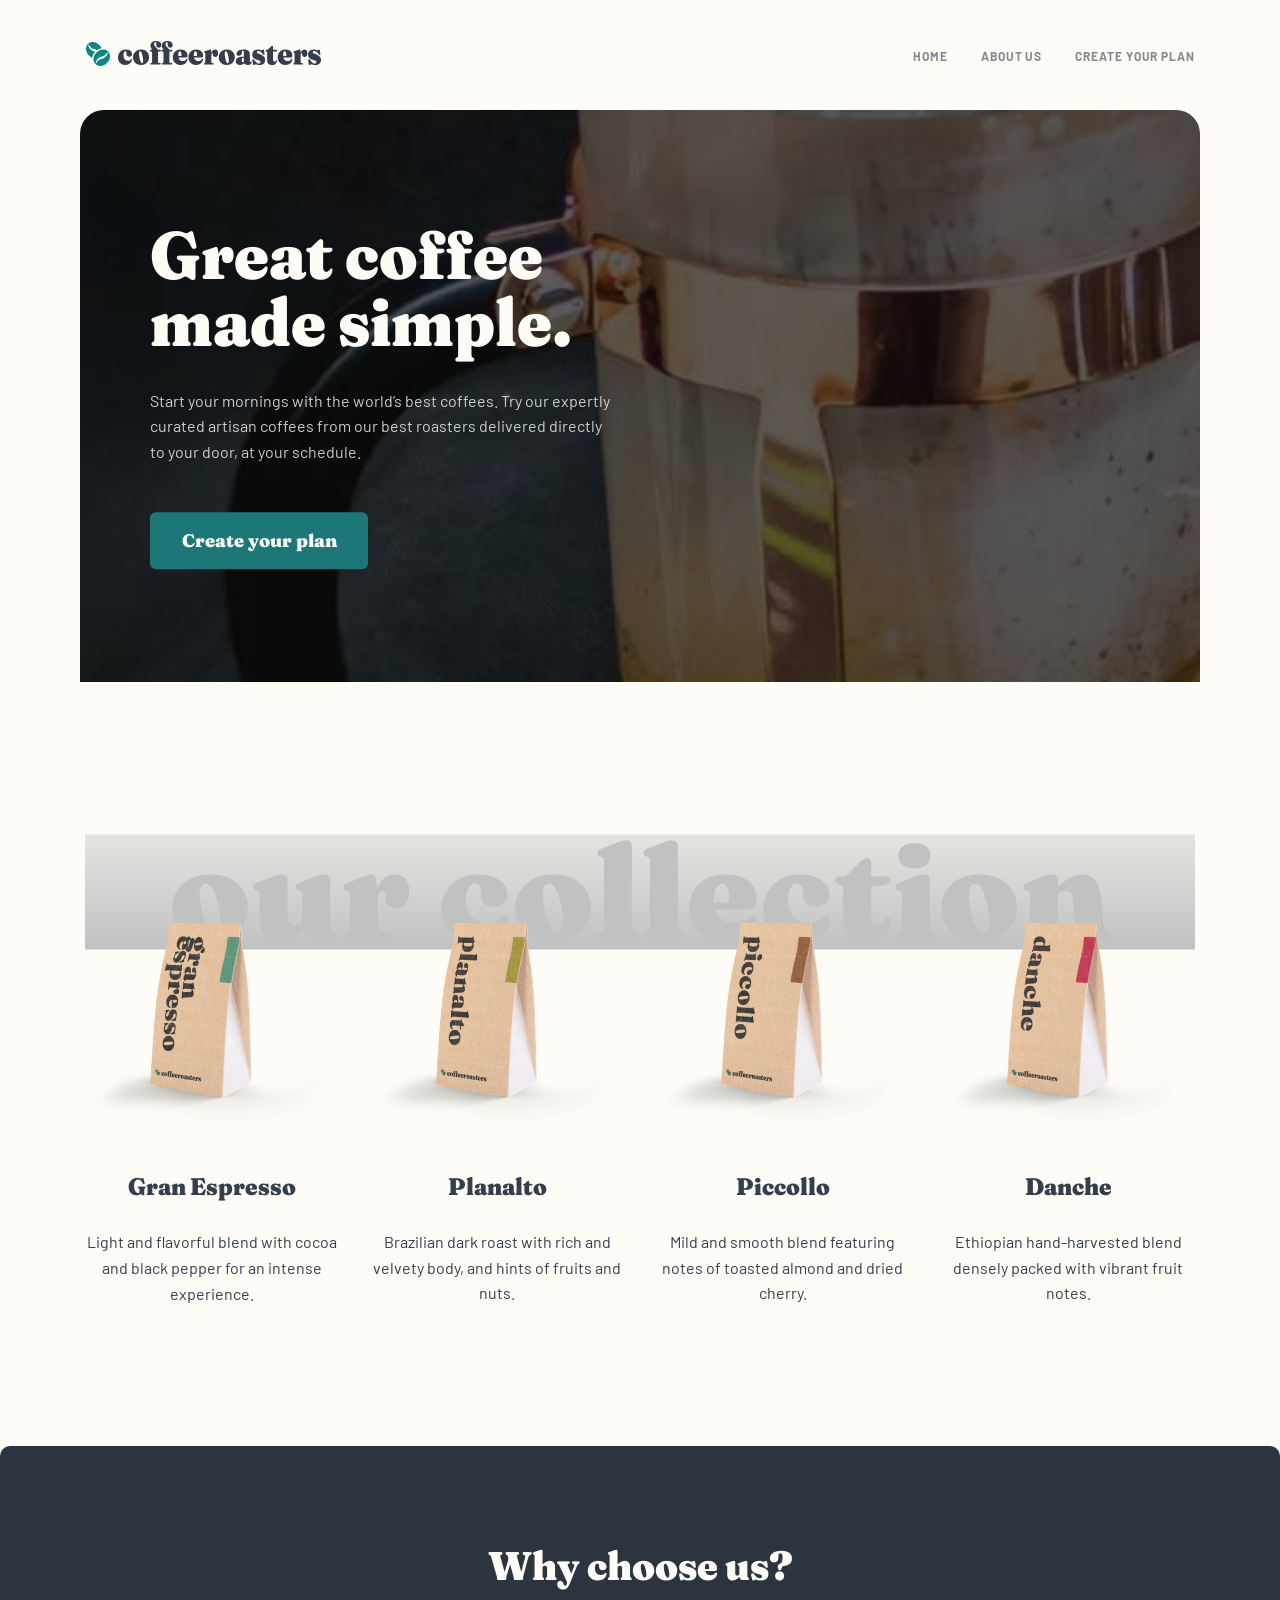
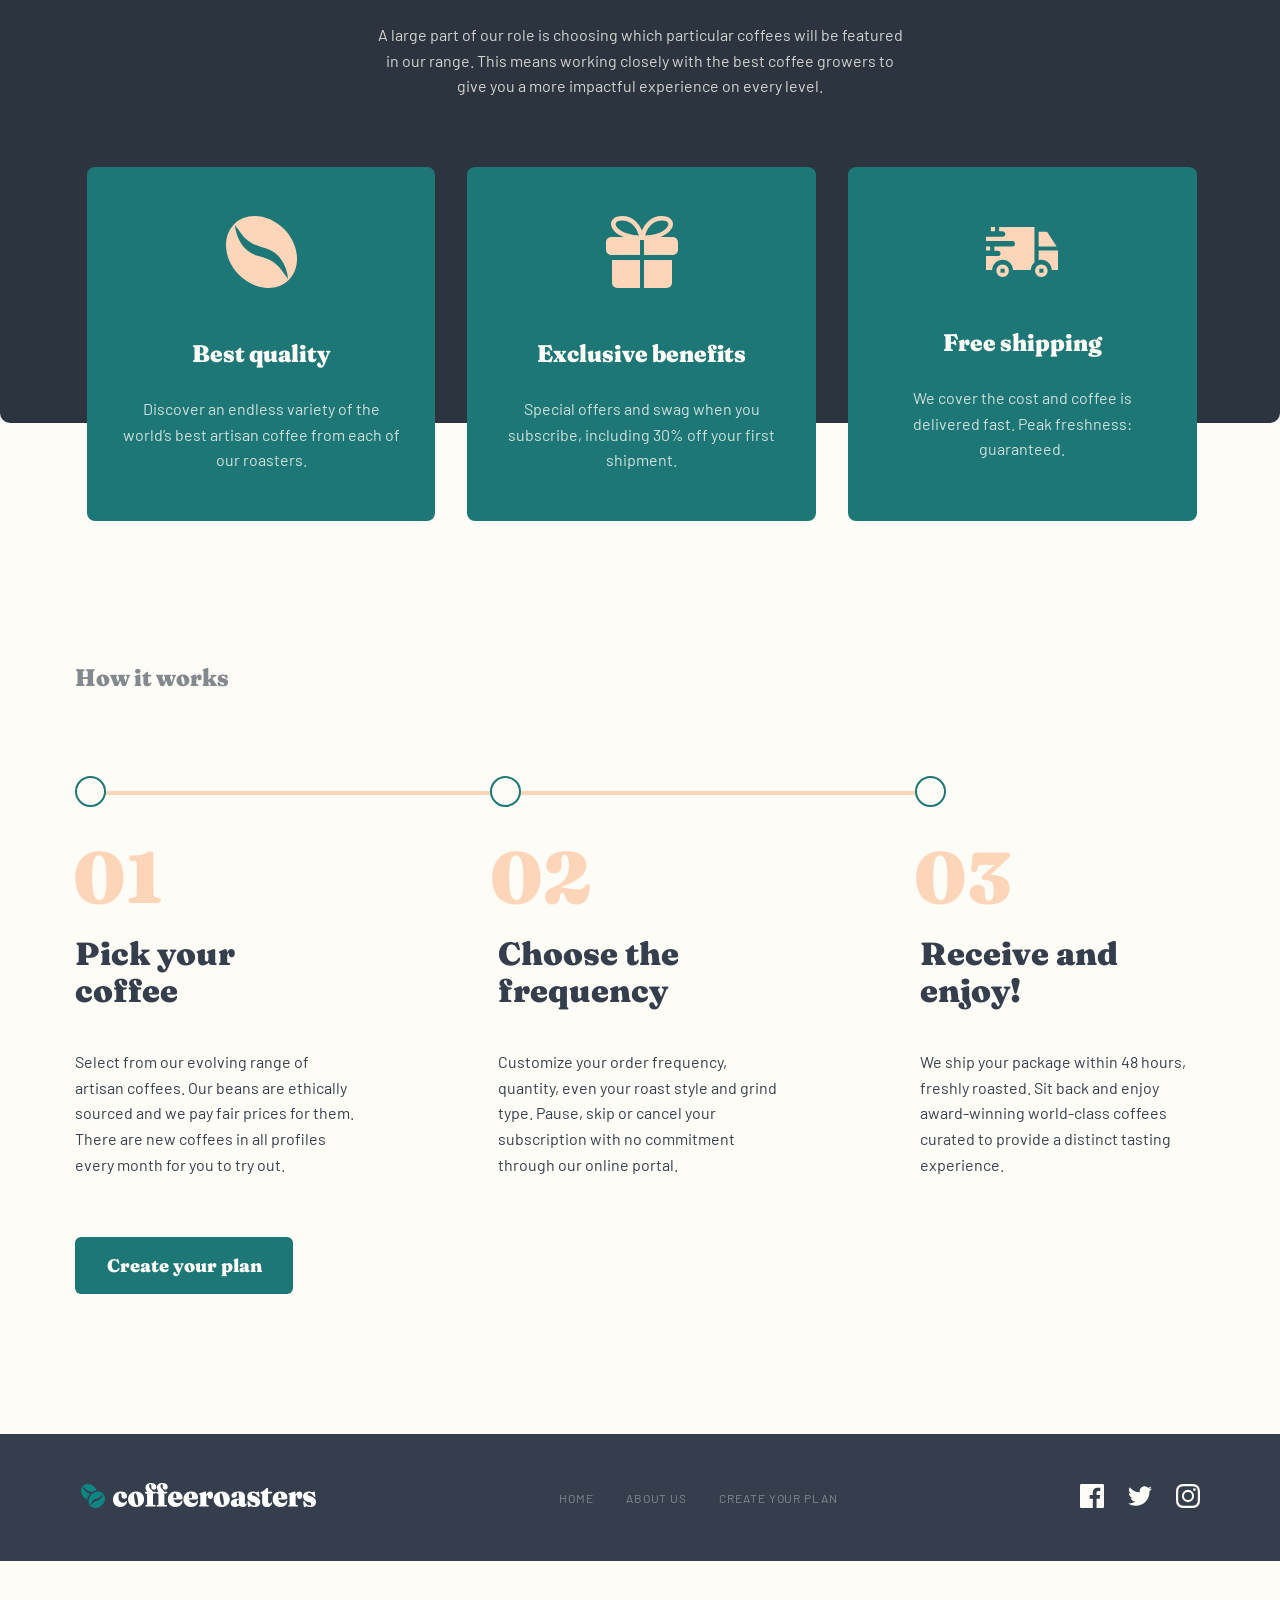
==== commit 6a944bc2: "Started js-files" ====
--- a/index.html
+++ b/index.html
@@ -92,7 +92,7 @@
             curated artisan coffees from our best roasters delivered directly to
             your door, at your schedule.
           </p>
-          <a href="plan.html" class="plan__link">Create your plan</a>
+          <a href="plan.html" class="plan__link disabled">Create your plan</a>
         </div>
       </section>
       <section class="home__collection container">
--- a/css/style.css
+++ b/css/style.css
@@ -106,7 +106,6 @@
   background: var(--teal-600);
   border-radius: 6px;
   font-family: "Fraunces 9pt";
-  font-weight: 900;
   font-size: 18px;
   line-height: 140%;
   text-align: center;
@@ -202,7 +201,6 @@
       color: var(--neutral-50);
       /* max-width: 493px; */
       max-width: clamp(18.438rem, calc(12.813rem + 20vw), 30.813rem);
-
       h1 {
         font-family: "Fraunces 72pt Soft";
         font-weight: 900;
@@ -212,8 +210,6 @@
         margin-block-end: 32px;
       }
       p {
-        font-family: "Barlow";
-        font-weight: 400;
         line-height: 160%;
         mix-blend-mode: normal;
         opacity: 0.8;
@@ -251,8 +247,8 @@
         rgba(131, 136, 143, 0.4) 0%,
         #83888f 100%
       );
-      -webkit-background-clip: text;
-      -webkit-text-fill-color: transparent;
+      /* -webkit-background-clip: text;
+      -webkit-text-fill-color: transparent; */
       text-transform: lowercase;
       mix-blend-mode: normal;
       opacity: 0.5;
@@ -445,6 +441,454 @@
       }
     }
   }
+  .about__hero {
+    /* width: 1270px; */
+    width: clamp(21.438rem, calc(-4.898rem + 93.636vw), 79.375rem);
+    /* height: 450px; */
+    height: clamp(25rem, calc(23.58rem + 5.051vw), 28.125rem);
+    margin: 0 auto;
+    position: relative;
+    overflow: hidden;
+    margin-block-end: 140px;
+    picture {
+      .hero__img {
+        width: 100%;
+        height: auto;
+        display: block;
+        object-fit: cover;
+        border-radius: 24px;
+      }
+    }
+    .about__hero-content {
+      position: absolute;
+      top: 50%;
+      left: 6.3%;
+      transform: translateY(-50%);
+      z-index: 2;
+      color: var(--neutral-50);
+      max-width: 445px;
+      h3 {
+        font-family: "Fraunces 72pt Soft";
+        text-transform: capitalize;
+        /* font-size: 40px; */
+        font-size: clamp(1.75rem, calc(1.409rem + 1.212vw), 2.5rem);
+        line-height: 140%;
+        margin-block-end: 24px;
+      }
+      p {
+        line-height: 160%;
+      }
+    }
+  }
+  .about__commitment {
+    display: flex;
+    align-items: center;
+    column-gap: 125px;
+    margin-block-end: 140px;
+    picture {
+      img {
+        /* width: 445px; */
+        width: clamp(21.438rem, calc(18.54rem + 10.303vw), 27.813rem);
+        height: 520px;
+        border-radius: 12px;
+      }
+    }
+    .commitment__content {
+      /* width: 540px; */
+      width: clamp(21.438rem, calc(15.841rem + 19.899vw), 33.75rem);
+      height: 340px;
+      color: var(--neutral-900);
+      h3 {
+        font-family: "Fraunces 72pt Soft";
+        font-size: clamp(1.75rem, calc(1.409rem + 1.212vw), 2.5rem);
+        line-height: 120%;
+        /* color: var(--neutral-900); */
+        margin-block-end: 32px;
+      }
+      p {
+        line-height: 160%;
+        mix-blend-mode: normal;
+        opacity: 0.8;
+      }
+    }
+  }
+  .about__quality {
+    max-width: clamp(21.438rem, calc(-5.182rem + 94.646vw), 80rem);
+    width: 100%;
+    height: 434px;
+    display: flex;
+    align-items: center;
+    justify-content: space-between;
+    flex-direction: row-reverse;
+    flex-wrap: wrap;
+    margin: 0 auto 140px;
+    padding: 80px 85px;
+    background-image: url(../assets/about/desktop/bg-quality.png);
+    background-repeat: no-repeat;
+    background-size: cover;
+    background-position: center;
+    border-radius: 16px;
+    picture {
+      transform: translateY(-15%);
+      .quality__img {
+        border-radius: 8px;
+      }
+    }
+    .quality__content {
+      /* Запрешает тексту сжиматься */
+      flex-shrink: 0;
+      width: 540px;
+      flex-basis: 540px;
+      color: var(--neutral-50);
+      h3 {
+        width: 540px;
+        font-family: "Fraunces 72pt Soft";
+        font-size: clamp(1.75rem, calc(1.409rem + 1.212vw), 2.5rem);
+        line-height: 120%;
+        margin-block-end: 32px;
+      }
+      p {
+        line-height: 160%;
+        mix-blend-mode: normal;
+        opacity: 0.8;
+      }
+    }
+  }
+  .about__headquarters {
+    margin-block-end: 140px;
+    h5 {
+      font-family: "Fraunces 72pt Soft";
+      font-size: 24px;
+      line-height: 150%;
+      color: var(--neutral-500);
+      margin-block-end: 64px;
+    }
+    ul {
+      padding-inline: 0;
+      display: flex;
+      align-items: center;
+      justify-content: space-between;
+      column-gap: 96px;
+      li {
+        width: 285px;
+        img {
+          margin-block-end: 40px;
+        }
+        h4 {
+          font-family: "Fraunces 72pt Soft";
+          font-size: 32px;
+          line-height: 114%;
+          color: var(--neutral-900);
+          margin-block-end: 24px;
+        }
+        span {
+          display: block;
+          font-size: 16px;
+          line-height: 160%;
+          color: var(--neutral-900);
+        }
+      }
+    }
+  }
+  .plan__hero {
+    /* width: 1270px; */
+    width: clamp(21.438rem, calc(-4.898rem + 93.636vw), 79.375rem);
+    /* height: 450px; */
+    height: clamp(25rem, calc(23.58rem + 5.051vw), 28.125rem);
+    margin: 0 auto;
+    position: relative;
+    overflow: hidden;
+    margin-block-end: 140px;
+    picture {
+      .hero__img {
+        width: 100%;
+        height: auto;
+        display: block;
+        object-fit: cover;
+        border-radius: 24px;
+      }
+    }
+    .plan__hero-content {
+      position: absolute;
+      top: 50%;
+      left: 6.3%;
+      transform: translateY(-50%);
+      z-index: 2;
+      color: var(--neutral-50);
+      max-width: 445px;
+      h3 {
+        font-family: "Fraunces 72pt Soft";
+        text-transform: capitalize;
+        font-size: 72px;
+        line-height: 140%;
+        margin-block-end: 32px;
+      }
+      p {
+        line-height: 160%;
+        mix-blend-mode: normal;
+        opacity: 0.8;
+      }
+    }
+  }
+  .plan__works {
+    max-width: clamp(21.438rem, calc(-5.182rem + 94.646vw), 80rem);
+    width: 100%;
+    height: 642px;
+    background-image: url(../assets/plan/desktop/bg-steps.png);
+    background-repeat: no-repeat;
+    background-size: cover;
+    background-position: center;
+    padding: 96px 80px;
+    margin-block-end: 140px;
+    div {
+      position: relative;
+      padding-block-end: 80px;
+      &::before {
+        position: absolute;
+        content: "";
+        width: 840px;
+        height: 1px;
+        left: 15px;
+        top: 15px;
+        border: 2px solid var(--orange-200);
+      }
+      span {
+        position: absolute;
+        width: 31px;
+        height: 31px;
+        background: transparent;
+        border: 2px solid var(--teal-600);
+        border-radius: 50%;
+        &:nth-child(1) {
+          top: 0;
+          left: 0;
+        }
+        &:nth-child(2) {
+          top: 0px;
+          left: 415px;
+        }
+        &:nth-child(3) {
+          top: 0px;
+          left: 840px;
+        }
+      }
+    }
+    ul {
+      padding-inline: 0;
+      display: flex;
+      align-items: center;
+      justify-content: space-between;
+      column-gap: 96px;
+      margin-block: 0 140px;
+      li {
+        width: 285px;
+        position: relative;
+        top: 80px;
+        counter-increment: numbers;
+        &::before {
+          position: absolute;
+          content: counter(numbers, decimal-leading-zero);
+          font-family: "Fraunces 9pt";
+          font-size: 72px;
+          line-height: 100%;
+          color: var(--orange-200);
+          transform: translateX(-50%);
+          left: 15%;
+          top: -95px;
+        }
+        h4 {
+          max-width: 200px;
+          width: 100%;
+          font-family: "Fraunces 9pt";
+          font-size: 32px;
+          line-height: 114%;
+          color: var(--neutral-50);
+          margin-block-end: 40px;
+          word-break: break-word;
+        }
+        p {
+          /* width: 285px;
+        height: 130px; */
+          font-size: 16px;
+          line-height: 160%;
+          color: var(--neutral-50);
+        }
+      }
+    }
+  }
+  .plan__subscribe {
+    display: flex;
+    align-items: start;
+    column-gap: 128px;
+    margin-block-end: 140px;
+    nav {
+      ul {
+        li {
+          font-family: "Fraunces 72pt Soft";
+          font-style: normal;
+          font-weight: 900;
+          font-size: 24px;
+          line-height: 150%;
+          color: var(--neutral-500);
+          /* color: var(--neutral-900); */
+          display: flex;
+          align-items: center;
+          column-gap: 24px;
+          padding-block: 24px;
+          border-bottom: 1px solid rgba(131, 136, 143, 0.25);
+          width: 251.81px;
+          transition: color 450ms ease-in-out;
+          cursor: pointer;
+          &:hover {
+            color: var(--neutral-900);
+            opacity: 0.6;
+          }
+          &.pick {
+            color: var(--neutral-900);
+            span {
+              color: var(--teal-600);
+            }
+          }
+          span {
+            font-family: "Fraunces 72pt Soft";
+            font-size: 24px;
+            line-height: 150%;
+            color: var(--neutral-500);
+          }
+        }
+      }
+    }
+    .plan__subscribe-accordion {
+      display: flex;
+      flex-direction: column;
+      flex-wrap: nowrap;
+      justify-content: flex-start;
+      align-items: stretch;
+      align-content: stretch;
+      .subscribe__accordion-item {
+        margin-block-end: 32px;
+        .accordion__tiger {
+          font-family: "Fraunces 72pt Soft";
+          font-style: normal;
+          font-weight: 900;
+          font-size: 40px;
+          line-height: 120%;
+          width: 100%;
+          color: var(--neutral-500);
+          margin-block-end: 48px;
+          display: flex;
+          /* flex-flow: row wrap; */
+          justify-content: space-between;
+          align-items: center;
+          .active & svg {
+            rotate: 180deg;
+          }
+        }
+        .accordion__panel {
+          display: flex;
+          align-items: center;
+          column-gap: 23px;
+          max-height: 0;
+          visibility: hidden;
+          .active & {
+            /* отрегулируйте максимальное количество контента на вашей панели. */
+            max-height: 730px;
+            visibility: visible;
+          }
+          .accordion__panel-content {
+            width: 228.06px;
+            height: 202px;
+            padding: 32px 24px;
+            background: var(--neutral-100);
+            color: var(--neutral-900);
+            border-radius: 8px;
+            position: relative;
+            transition: background 450ms ease-in-out;
+            &:hover {
+              background-color: var(--orange-200);
+            }
+            &:focus,
+            &:active {
+              outline-color: var(--neutral-50);
+              outline-offset: 6px;
+            }
+            &.active {
+              background: var(--teal-600);
+              color: var(--neutral-0);
+            }
+            .card-toggle-btn {
+              /* Сбрасываем стандартные стили кнопки */
+              background: none;
+              border: none;
+              padding: 0;
+              font: inherit;
+              color: inherit;
+              cursor: pointer;
+              font-family: "Fraunces 72pt Soft";
+              font-size: 24px;
+              line-height: 150%;
+              margin-block-end: 24px;
+              &::after {
+                content: "";
+                position: absolute;
+                top: 0;
+                right: 0;
+                bottom: 0;
+                left: 0;
+                /* Кнопка перекроет весь блок для клика */
+                z-index: 1;
+              }
+            }
+            /* h4 {
+            } */
+            p {
+              line-height: 160%;
+            }
+          }
+        }
+      }
+      /* Дополнение в CSS для скрытия аккордеона помола */
+      .subscribe__accordion-item.disabled-accordion {
+        opacity: 0.3;
+        /* Пользователь не сможет его открыть */
+        pointer-events: none; 
+      }
+      .subscribe__accordion-summary {
+        display: flex;
+        flex-direction: column;
+        align-items: flex-start;
+        padding: 48px 64px;
+        gap: 8px;
+        isolation: isolate;
+        width: 730px;
+        height: 202px;
+        background: var(--neutral-900);
+        margin-block-end: 48px;
+        .summary__title {
+          line-height: 160%;
+          text-transform: uppercase;
+          color: var(--neutral-0);
+          mix-blend-mode: normal;
+          opacity: 0.5;
+          margin-block-end: 8px;
+        }
+        .summary__text {
+          font-family: "Fraunces 72pt Soft";
+          font-size: 24px;
+          line-height: 167%;
+          color: var(--neutral-0);
+        }
+      }
+      .plan__link {
+        align-self: flex-end;
+        &.disabled {
+          pointer-events: none;
+          cursor: not-allowed;
+          background: var(--neutral-200);
+        }
+      }
+    }
+  }
 }
 .footer {
   max-width: 1280px;
@@ -494,7 +938,6 @@
         fill: var(--orange-200);
       }
     }
-    
   }
 }
 
@@ -599,6 +1042,137 @@
           h4 {
             margin-block-start: 0;
           }
+        }
+      }
+    }
+    .about__hero {
+      margin-block-end: 96px;
+      .about__hero-content {
+        max-width: clamp(18.938rem, calc(6.379rem + 44.654vw), 27.813rem);
+      }
+    }
+    .about__commitment {
+      column-gap: 48px;
+      margin-block-end: 96px;
+      picture {
+        img {
+          height: clamp(25rem, calc(14.387rem + 37.736vw), 32.5rem);
+        }
+      }
+      .commitment__content {
+        height: 444px;
+      }
+    }
+    .about__quality {
+      flex-wrap: nowrap;
+      flex-direction: column;
+      height: 399px;
+      background-image: url("../assets/about/tablet/bg-quality.png");
+      margin-block: 290px 96px;
+      padding-inline: 0;
+      picture {
+        transform: translate(0, -75%);
+      }
+      .quality__content {
+        flex-basis: 0;
+        transform: translate(-15px, -180px);
+        h3 {
+          text-align: center;
+          margin-block-end: 20px;
+        }
+        p {
+          text-align: center;
+        }
+      }
+    }
+    .about__headquarters {
+      margin-block-end: 96px;
+      h5 {
+        margin-block-end: 64px;
+      }
+      ul {
+        column-gap: 67.5px;
+        li {
+          &:nth-child(1) {
+            /* Запрещает тексту сжиматься,
+            для того чтобы заголовок был в 1 строку */
+            flex-shrink: 0;
+            width: 267px;
+          }
+        }
+      }
+    }
+    .plan__hero {
+      margin-block-end: 80px;
+      .plan__hero-content {
+        max-width: clamp(18.938rem, calc(6.379rem + 44.654vw), 27.813rem);
+        h3 {
+          font-size: clamp(2.5rem, calc(1.591rem + 3.232vw), 4.5rem);
+        }
+      }
+    }
+    .plan__works {
+      max-width: 704px;
+      background-image: url("../assets/plan/tablet/bg-steps.png");
+      padding: 64px 32px;
+      margin-block-end: 80px;
+      div {
+        &::before {
+          width: 520px;
+        }
+        span {
+          &:nth-child(2) {
+            left: 250px;
+          }
+          &:nth-child(3) {
+            left: 520px;
+          }
+        }
+      }
+      ul {
+        column-gap: 32px;
+        margin-block-end: 64px;
+        li {
+          width: 192px;
+          height: 401px;
+          h4 {
+            margin-block-start: 0;
+          }
+        }
+      }
+    }
+    .plan__subscribe {
+      flex-direction: column;
+      gap: 64px 0;
+      margin-block-end: 80px;
+      nav {
+        ul {
+          li {
+            padding-block: 20px;
+          }
+        }
+      }
+      .plan__subscribe-accordion {
+        .subscribe__accordion-item {
+          .accordion__tiger {
+            font-size: clamp(1.75rem, calc(0.689rem + 3.774vw), 2.5rem);
+            max-width: 704px;
+            margin-block-end: 32px;
+          }
+          .accordion__panel {
+            column-gap: 24px;
+            .accordion__panel-content {
+              width: 218.67px;
+              height: 170px;
+              padding: 20px;
+              .card-toggle-btn {
+                margin-block-end: 16px;
+              }
+            }
+          }
+        }
+        .subscribe__accordion-summary {
+          padding-block: 48px;
         }
       }
     }
@@ -760,6 +1334,152 @@
         }
       }
     }
+    .about__hero {
+      margin-block-end: 80px;
+      .about__hero-content {
+        h3 {
+          text-align: center;
+        }
+        p {
+          text-align: center;
+        }
+      }
+    }
+    .about__commitment {
+      flex-direction: column;
+      gap: 48px 0;
+      margin-block-end: 80px;
+      .commitment__content {
+        h3 {
+          text-align: center;
+          margin-block-end: 20px;
+        }
+        p {
+          text-align: center;
+        }
+      }
+    }
+    .about__quality {
+      height: 508px;
+      margin-block: 180px 80px;
+      background-image: url(../assets/about/mobile/bg-quality.png);
+      picture {
+        transform: translate(0, -66%);
+        img {
+          width: 280px;
+          height: 156px;
+        }
+      }
+      .quality__content {
+        width: 303px;
+        transform: translate(0, -88px);
+        h3 {
+          width: 303px;
+          margin-block-end: 32px;
+        }
+      }
+    }
+    .about__headquarters {
+      margin-block-end: 80px;
+      h5 {
+        margin-block-end: 64px;
+        text-align: center;
+      }
+      ul {
+        flex-direction: column;
+        gap: 24px 0;
+        li {
+          width: 343px;
+          img {
+            display: block;
+            margin: 0 auto 32px;
+          }
+          h4 {
+            text-align: center;
+          }
+          span {
+            text-align: center;
+          }
+        }
+      }
+    }
+    .plan__hero {
+      margin-block-end: 64px;
+      .plan__hero-content {
+        h3 {
+          text-align: center;
+          margin-block-end: 20px;
+        }
+        p {
+          text-align: center;
+        }
+      }
+    }
+    .plan__works {
+      max-width: 343px;
+      height: 1055px;
+      background-image: url("../assets/plan/mobile/bg-steps.png");
+      padding: 48px 16px;
+      margin-block-end: 64px;
+      div {
+        display: none;
+      }
+      ul {
+        flex-direction: column;
+        gap: 40px 0;
+        li {
+          width: 311px;
+          height: 323px;
+          &::before {
+            left: 50%;
+          }
+          h4 {
+            max-width: inherit;
+            text-align: center;
+            margin-block-end: 24px;
+          }
+          p {
+            text-align: center;
+          }
+        }
+      }
+    }
+    .plan__subscribe {
+      max-width: 343px;
+      .plan__subscribe-accordion {
+        .subscribe__accordion-item {
+          .accordion__tiger {
+            max-width: 343px;
+            text-align: left;
+            span {
+              width: 303px;
+              text-wrap: balance;
+            }
+          }
+          .accordion__panel {
+            flex-direction: column;
+            align-items: flex-start;
+            gap: 16px 0;
+            .active & {
+              max-height: 464px;
+            }
+            .accordion__panel-content {
+              width: 343px;
+              height: 144px;
+            }
+          }
+        }
+        .subscribe__accordion-summary {
+          width: 343px;
+          height: 274px;
+          padding-inline: 24px;
+          margin-block-end: 32px;
+        }
+        .plan__link {
+          align-self: center;
+        }
+      }
+    }
   }
   .footer {
     flex-direction: column;
